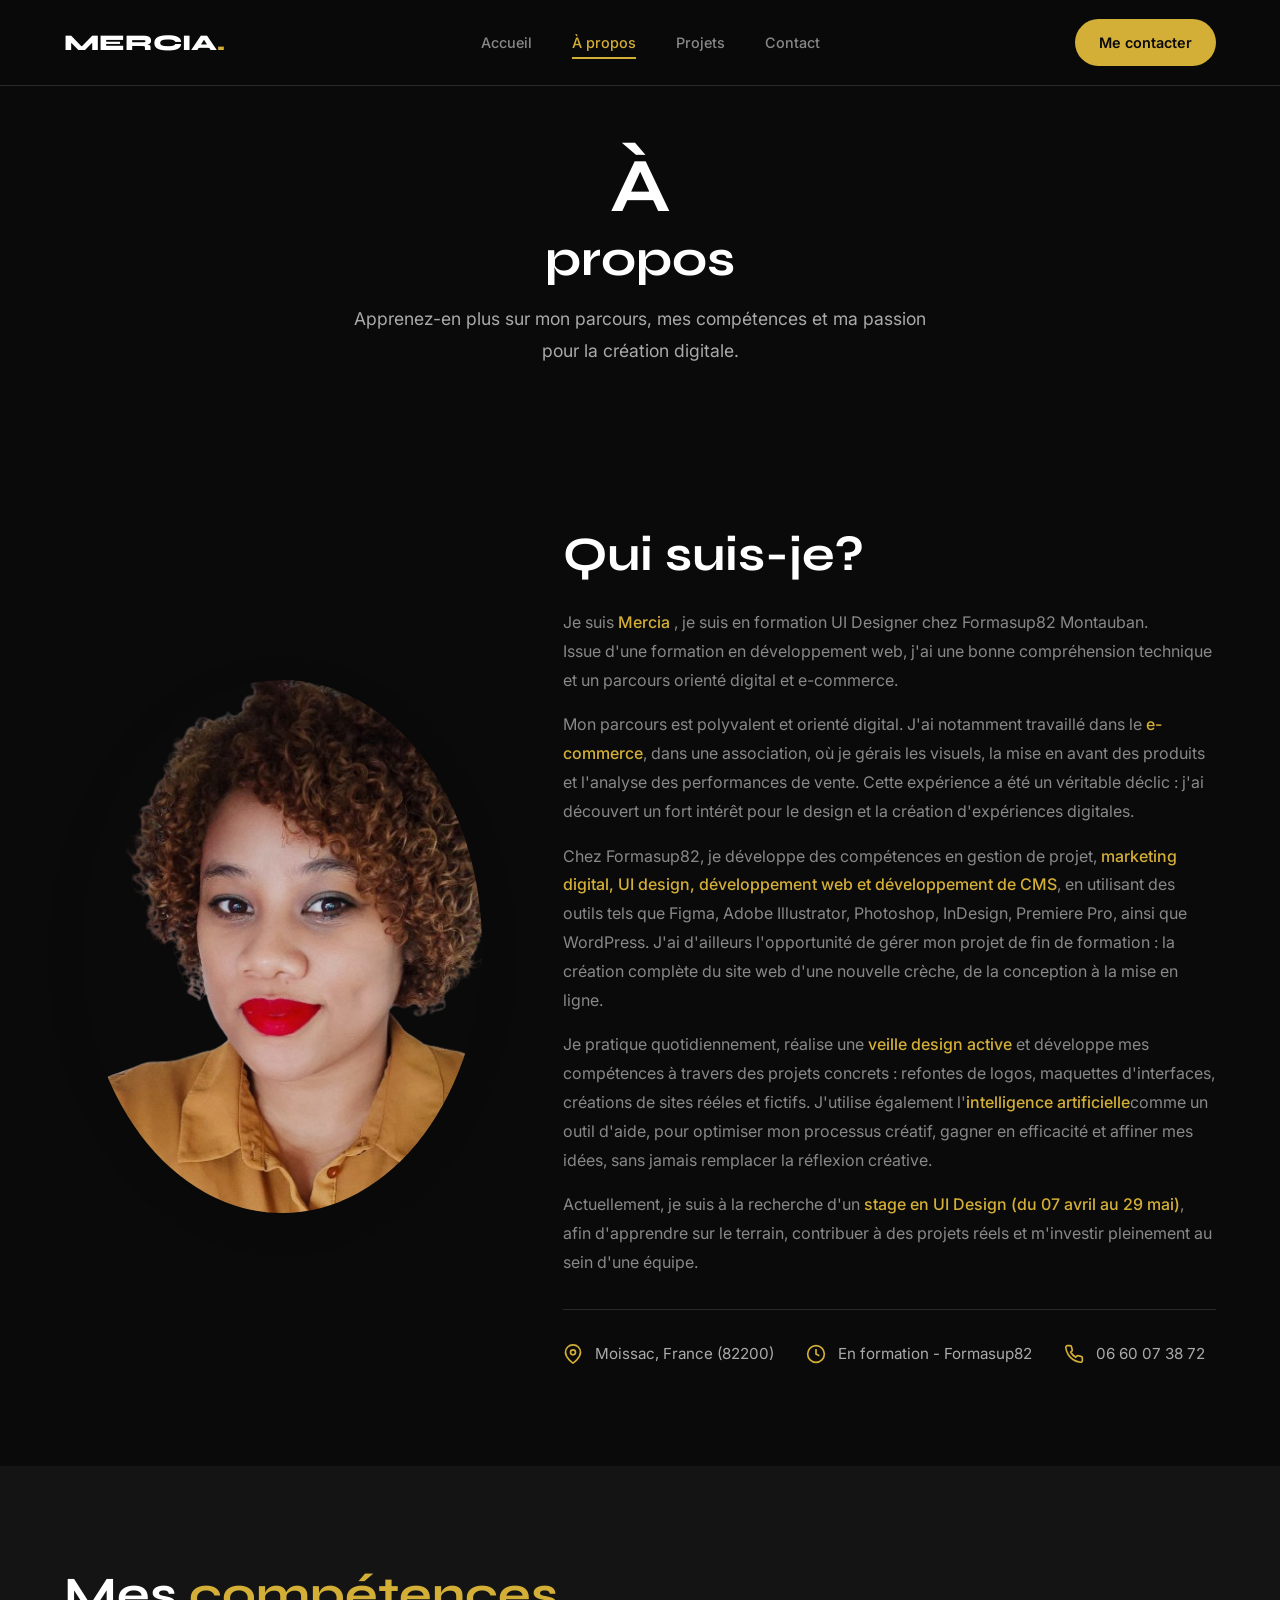
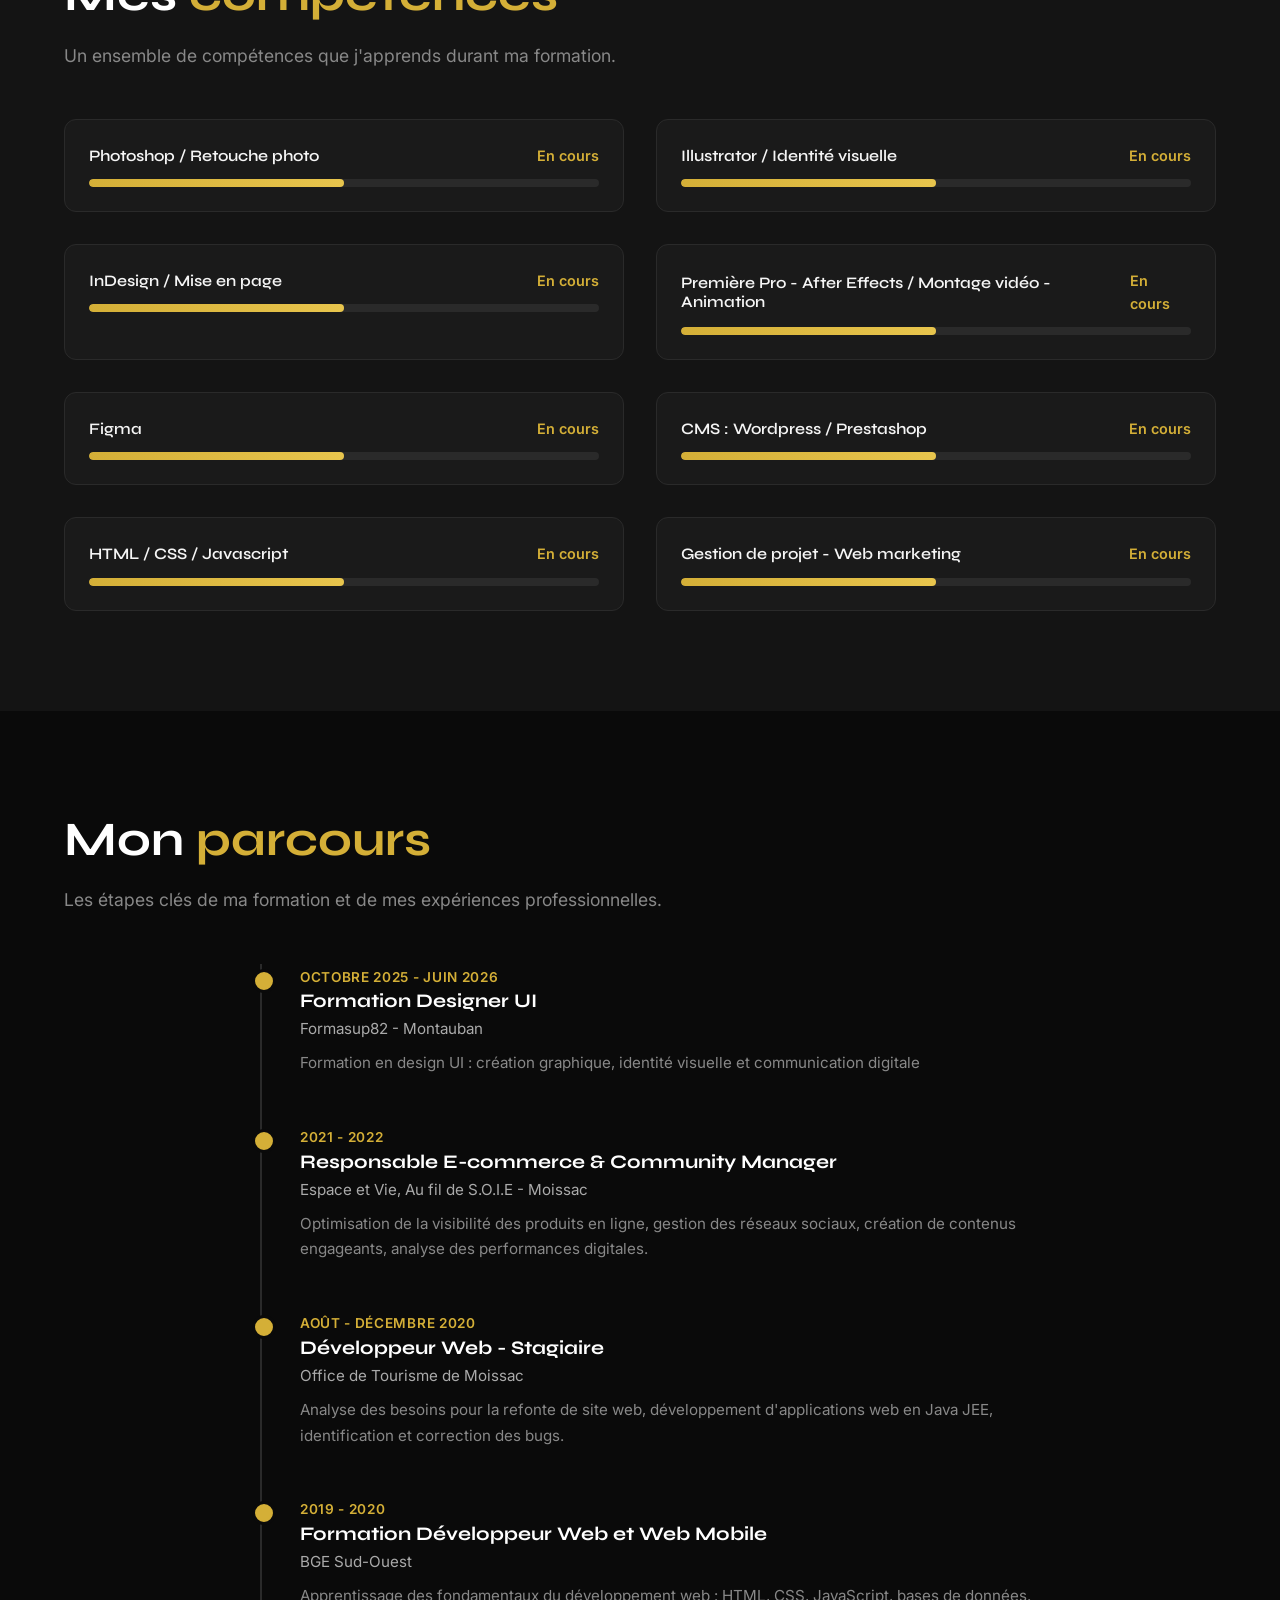
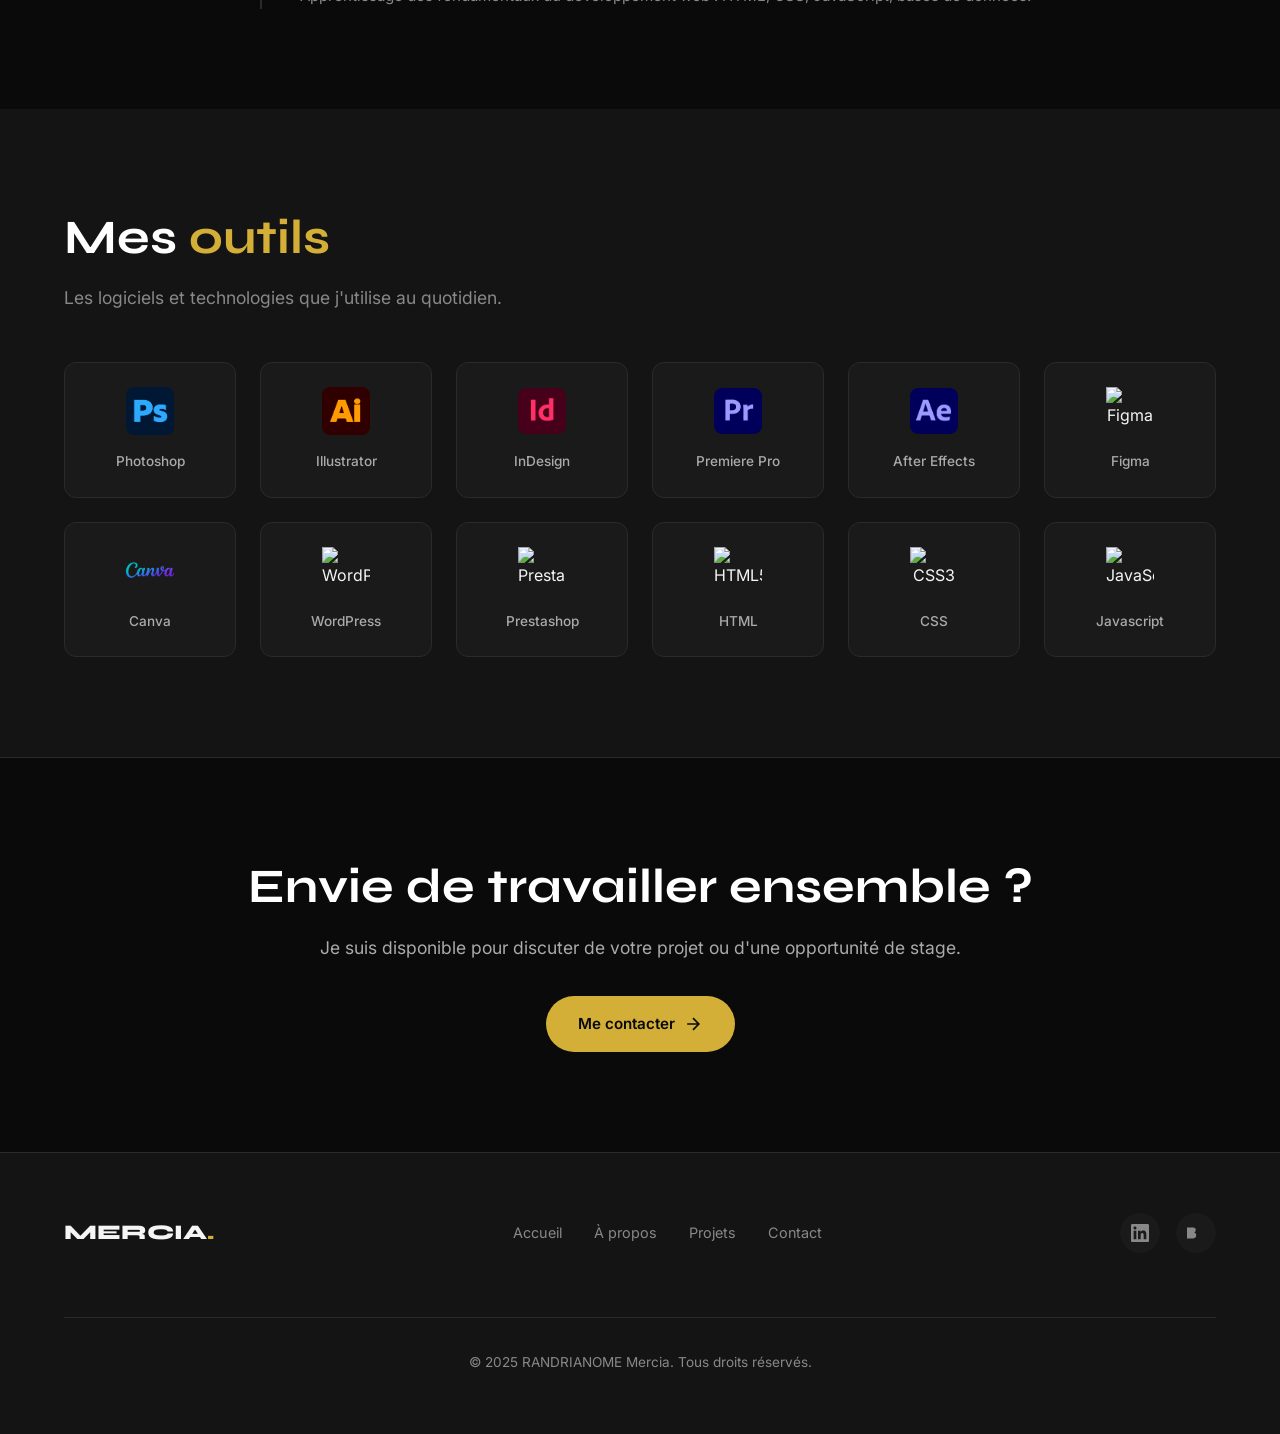
==== apropos.html @ 6efa02ed "amelioration 2.0 portfolio" ====
<!DOCTYPE html>
<html lang="fr">
<head>
    <meta charset="UTF-8">
    <meta name="viewport" content="width=device-width, initial-scale=1.0">
    <meta name="description" content="Découvrez mon parcours, mes compétences et ma passion pour le design et la création digitale.">
    <title>À propos | RANDRIANOME Mercia - Portfolio</title>
    
    <!-- CSS -->
    <link rel="stylesheet" href="css/style.css">
    <link rel="stylesheet" href="css/apropos.css">
</head>
<body>

    <!-- ══════════════════════════════════════════════════════════════════════
         NAVIGATION
    ══════════════════════════════════════════════════════════════════════ -->
    <nav class="nav">
        <a href="index.html" class="nav-logo">
            MERCIA<span>.</span>
        </a>
        
        <ul class="nav-liens">
            <li><a href="index.html">Accueil</a></li>
            <li><a href="apropos.html" class="actif">À propos</a></li>
            <li><a href="projets.html">Projets</a></li>
            <li><a href="contact.html">Contact</a></li>
        </ul>
        
        <a href="contact.html" class="nav-cta">Me contacter</a>
        
        <div class="nav-burger">
            <span></span>
            <span></span>
            <span></span>
        </div>
    </nav>


    <!-- ══════════════════════════════════════════════════════════════════════
         EN-TÊTE DE LA PAGE
    ══════════════════════════════════════════════════════════════════════ -->
    <header class="apropos-header">
        <div class="conteneur">
            <h1>À <span class="or">propos</span></h1>
            <p>
                Apprenez-en plus sur mon parcours, mes compétences 
                et ma passion pour la création digitale.
            </p>
        </div>
    </header>


    <!-- ══════════════════════════════════════════════════════════════════════
         SECTION PRÉSENTATION
         Ta photo + texte de présentation
    ══════════════════════════════════════════════════════════════════════ -->
    <section class="section">
        <div class="conteneur">
            <div class="presentation">
                
                <!-- Photo -->
                <div class="presentation-photo">
                    <!-- Remplace par ta vraie photo -->
                    <img src="assets/images/profil/profil.png" alt="RANDRIANOME Mercia">
                </div>
                
                <!-- Texte -->
                <div class="presentation-contenu">
                    <h2>Qui suis-je<span class="or">?</span></h2>
                    
                    <p>
    Je suis <span class="highlight"> Mercia </span>, 
    je suis en formation UI Designer chez Formasup82 Montauban. <br>
    Issue d'une formation en développement web, j'ai une bonne compréhension technique et un parcours orienté digital et e-commerce. 
</p>

<p>
   Mon parcours est polyvalent et orienté digital. J'ai notamment travaillé dans le <span class="highlight">e-commerce</span>, dans une association, où je gérais les visuels, la mise en avant des produits 
   et l'analyse des performances de vente. Cette expérience a été un véritable déclic : j'ai découvert un fort intérêt pour le design 
   et la création d'expériences digitales.
</p>
<p>
   Chez Formasup82, je développe des compétences en gestion de projet, <span class="highlight">marketing digital, UI design, développement web et développement de CMS</span>, 
   en utilisant des outils tels que Figma, Adobe Illustrator, Photoshop, InDesign, Premiere Pro, ainsi que WordPress. J'ai d'ailleurs 
   l'opportunité de gérer mon projet de fin de formation : 
   la création complète du site web d'une nouvelle crèche, de la conception à la mise en ligne.
</p>
<p>Je pratique quotidiennement, réalise une <span class="highlight">veille design active</span> et développe mes compétences à travers des projets concrets : 
    refontes de logos, maquettes d'interfaces, créations de sites rééles et fictifs.
    J'utilise également l'<span class="highlight">intelligence artificielle</span>comme un outil d'aide, pour optimiser mon processus créatif, 
    gagner en efficacité et affiner mes idées, sans jamais remplacer la réflexion créative.
    </p>

<p>
    Actuellement, je suis à la recherche d'un <span class="highlight">stage en UI Design (du 07 avril au 29 mai)</span>, 
    afin d'apprendre sur le terrain, contribuer à des projets réels et m'investir pleinement au sein d'une équipe.
</p>
                    
                    <!-- Infos rapides -->
                    <div class="infos-rapides">
                        <div class="info-item">
    <svg width="20" height="20" viewBox="0 0 24 24" fill="none" stroke="currentColor" stroke-width="2">
        <path d="M21 10c0 7-9 13-9 13s-9-6-9-13a9 9 0 0 1 18 0z"/>
        <circle cx="12" cy="10" r="3"/>
    </svg>
    <span>Moissac, France (82200)</span>
</div>

<div class="info-item">
    <svg width="20" height="20" viewBox="0 0 24 24" fill="none" stroke="currentColor" stroke-width="2">
        <circle cx="12" cy="12" r="10"/>
        <polyline points="12 6 12 12 16 14"/>
    </svg>
    <span>En formation - Formasup82</span>
</div>

<div class="info-item">
    <svg width="20" height="20" viewBox="0 0 24 24" fill="none" stroke="currentColor" stroke-width="2">
        <path d="M22 16.92v3a2 2 0 0 1-2.18 2 19.79 19.79 0 0 1-8.63-3.07 19.5 19.5 0 0 1-6-6 19.79 19.79 0 0 1-3.07-8.67A2 2 0 0 1 4.11 2h3a2 2 0 0 1 2 1.72 12.84 12.84 0 0 0 .7 2.81 2 2 0 0 1-.45 2.11L8.09 9.91a16 16 0 0 0 6 6l1.27-1.27a2 2 0 0 1 2.11-.45 12.84 12.84 0 0 0 2.81.7A2 2 0 0 1 22 16.92z"/>
    </svg>
    <span>06 60 07 38 72</span>
</div>
                    </div>
                    
                </div>
                
            </div>
        </div>
    </section>


    <!-- ══════════════════════════════════════════════════════════════════════
         SECTION COMPÉTENCES
         Barres de progression pour chaque compétence
    ══════════════════════════════════════════════════════════════════════ -->
    <section class="competences section">
        <div class="conteneur">
            <h2 class="section-titre">Mes <span>compétences</span></h2>
            <p class="section-soustitre">
                Un ensemble de compétences que j'apprends durant ma formation.
            </p>
            
            <div class="competences-grille">
    
    
    
    <!-- Compétence 2 -->
    <div class="competence-item">
        <div class="competence-header">
            <h4>Photoshop / Retouche photo</h4>
            <span>En cours</span>
        </div>
        <div class="competence-barre">
            <div class="competence-progression" style="width: 50%;"></div>
        </div>
    </div>
    
    <!-- Compétence 3 -->
    <div class="competence-item">
        <div class="competence-header">
            <h4>Illustrator / Identité visuelle</h4>
            <span>En cours</span>
        </div>
        <div class="competence-barre">
            <div class="competence-progression" style="width: 50%;"></div>
        </div>
    </div>
    
    <!-- Compétence 4 -->
    <div class="competence-item">
        <div class="competence-header">
            <h4>InDesign / Mise en page</h4>
            <span>En cours</span>
        </div>
        <div class="competence-barre">
            <div class="competence-progression" style="width: 50%;"></div>
        </div>
    </div>

     <!-- Compétence x -->
    <div class="competence-item">
        <div class="competence-header">
            <h4>Première Pro - After Effects / Montage vidéo - Animation</h4>
            <span>En cours</span>
        </div>
        <div class="competence-barre">
            <div class="competence-progression" style="width: 50%;"></div>
        </div>
    </div>

    <!-- Compétence 1 -->
    <div class="competence-item">
        <div class="competence-header">
            <h4>Figma</h4>
            <span>En cours</span>
        </div>
        <div class="competence-barre">
            <div class="competence-progression" style="width: 50%;"></div>
        </div>
    </div>
    
    <!-- Compétence 5 -->
     <div class="competence-item">
        <div class="competence-header">
            <h4>CMS : Wordpress / Prestashop</h4>
            <span>En cours</span>
        </div>
        <div class="competence-barre">
            <div class="competence-progression" style="width: 50%;"></div>
        </div>
    </div>
    
    
    <!-- Compétence 6 -->
    <div class="competence-item">
        <div class="competence-header">
            <h4>HTML / CSS / Javascript</h4>
            <span>En cours</span>
        </div>
        <div class="competence-barre">
            <div class="competence-progression" style="width: 50%;"></div>
        </div>
    </div>

    <!-- Compétence 7 -->
     <div class="competence-item">
        <div class="competence-header">
            <h4>Gestion de projet - Web marketing</h4>
            <span>En cours</span>
        </div>
        <div class="competence-barre">
            <div class="competence-progression" style="width: 50%;"></div>
        </div>
    </div>

    
    
</div>
        </div>
    </section>


    <!-- ══════════════════════════════════════════════════════════════════════
         SECTION PARCOURS / FORMATION
         Timeline avec tes études et expériences
    ══════════════════════════════════════════════════════════════════════ -->
    <section class="parcours section">
        <div class="conteneur">
            <h2 class="section-titre">Mon <span>parcours</span></h2>
            <p class="section-soustitre">
                Les étapes clés de ma formation et de mes expériences professionnelles.
            </p>
            
            <div class="timeline">
    
    <!-- Formation actuelle -->
    <div class="timeline-item">
        <span class="timeline-date">Octobre 2025 - Juin 2026</span>
        <h4>Formation Designer UI</h4>
        <p class="timeline-lieu">Formasup82 - Montauban</p>
        <p>
            Formation en design UI : création graphique, identité visuelle 
            et communication digitale
        </p>
    </div>
    
    <!-- Expérience E-commerce -->
    <div class="timeline-item">
        <span class="timeline-date">2021 - 2022</span>
        <h4>Responsable E-commerce & Community Manager</h4>
        <p class="timeline-lieu">Espace et Vie, Au fil de S.O.I.E - Moissac</p>
        <p>
            Optimisation de la visibilité des produits en ligne, gestion des réseaux sociaux, 
            création de contenus engageants, analyse des performances digitales.
        </p>
    </div>
    
    <!-- Stage développeur -->
    <div class="timeline-item">
        <span class="timeline-date">Août - Décembre 2020</span>
        <h4>Développeur Web - Stagiaire</h4>
        <p class="timeline-lieu">Office de Tourisme de Moissac</p>
        <p>
            Analyse des besoins pour la refonte de site web, développement 
            d'applications web en Java JEE, identification et correction des bugs.
        </p>
    </div>
    
    <!-- Formation développeur -->
    <div class="timeline-item">
        <span class="timeline-date">2019 - 2020</span>
        <h4>Formation Développeur Web et Web Mobile</h4>
        <p class="timeline-lieu">BGE Sud-Ouest</p>
        <p>
            Apprentissage des fondamentaux du développement web : HTML, CSS, 
            JavaScript, bases de données.
        </p>
    </div>
    
</div>
        </div>
    </section>


    <!-- ══════════════════════════════════════════════════════════════════════
         SECTION OUTILS
         Logiciels et technologies maîtrisés
    ══════════════════════════════════════════════════════════════════════ -->
    <section class="outils section">
        <div class="conteneur">
            <h2 class="section-titre">Mes <span>outils</span></h2>
            <p class="section-soustitre">
                Les logiciels et technologies que j'utilise au quotidien.
            </p>
            
           <div class="outils-grille">
    
    <!-- Photoshop -->
    <div class="outil-carte">
        <img src="assets/icons/photoshop.png" alt="Photoshop">
        <span>Photoshop</span>
    </div>
    
    <!-- Illustrator -->
    <div class="outil-carte">
        <img src="assets/icons/illustrator.png" alt="Illustrator">
        <span>Illustrator</span>
    </div>
    
    <!-- InDesign -->
    <div class="outil-carte">
        <img src="assets/icons/indesign.png" alt="InDesign">
        <span>InDesign</span>
    </div>

    <!-- PremierePro -->
      <div class="outil-carte">
        <img src="assets/icons/premierpro.png" alt="Premiere Pro">
        <span>Premiere Pro</span>
    </div>

    <!-- AfterEffects -->
    <div class="outil-carte">
        <img src="assets/icons/aftereffects.png" alt="AfterEffects">
        <span>After Effects</span>
    </div>
     <!-- Figma -->
    <div class="outil-carte">
        <img src="https://cdn.simpleicons.org/figma" alt="Figma">
        <span>Figma</span>
    </div>
    
    <!-- Canva -->
   <div class="outil-carte">
        <img src="assets/icons/canva.png" alt="Canva">
        <span>Canva</span>
    </div>
    
    <!-- WordPress -->
    <div class="outil-carte">
        <img src="https://cdn.simpleicons.org/wordpress" alt="WordPress">
        <span>WordPress</span>
    </div>

      <!-- Prestashop -->
    <div class="outil-carte">
        <img src="https://cdn.simpleicons.org/Prestashop" alt="Prestashop">
        <span>Prestashop</span>
    </div>
    
    <!-- HTML5 -->
    <div class="outil-carte">
        <img src="https://cdn.simpleicons.org/html5" alt="HTML5">
        <span>HTML</span>
    </div>
    
    <!-- CSS3 -->
    <div class="outil-carte">
        <img src="https://cdn.simpleicons.org/css3" alt="CSS3">
        <span>CSS</span>
    </div>
      <!-- Javascript -->
    <div class="outil-carte">
        <img src="https://cdn.simpleicons.org/Javascript" alt="JavaScript">
        <span>Javascript</span>
    </div>
    
    
    
</div>
        </div>
    </section>


    <!-- ══════════════════════════════════════════════════════════════════════
         SECTION CTA
    ══════════════════════════════════════════════════════════════════════ -->
    <section class="apropos-cta section">
        <div class="conteneur">
            <h2>Envie de travailler <span class="or">ensemble</span> ?</h2>
            <p>
                Je suis disponible pour discuter de votre projet ou d'une opportunité de stage.
            </p>
            <a href="contact.html" class="btn btn-principal">
                Me contacter
                <svg width="20" height="20" viewBox="0 0 24 24" fill="none" stroke="currentColor" stroke-width="2">
                    <path d="M5 12h14M12 5l7 7-7 7"/>
                </svg>
            </a>
        </div>
    </section>


    <!-- ══════════════════════════════════════════════════════════════════════
         FOOTER
    ══════════════════════════════════════════════════════════════════════ -->
    <footer class="footer">
        <div class="footer-contenu">
            <a href="index.html" class="footer-logo">
                MERCIA<span>.</span>
            </a>
            
            <ul class="footer-liens">
                <li><a href="index.html">Accueil</a></li>
                <li><a href="apropos.html">À propos</a></li>
                <li><a href="projets.html">Projets</a></li>
                <li><a href="contact.html">Contact</a></li>
            </ul>
            
            <div class="footer-reseaux">
                <a href="#" aria-label="LinkedIn">
                    <svg width="18" height="18" viewBox="0 0 24 24" fill="currentColor">
                        <path d="M20.447 20.452h-3.554v-5.569c0-1.328-.027-3.037-1.852-3.037-1.853 0-2.136 1.445-2.136 2.939v5.667H9.351V9h3.414v1.561h.046c.477-.9 1.637-1.85 3.37-1.85 3.601 0 4.267 2.37 4.267 5.455v6.286zM5.337 7.433c-1.144 0-2.063-.926-2.063-2.065 0-1.138.92-2.063 2.063-2.063 1.14 0 2.064.925 2.064 2.063 0 1.139-.925 2.065-2.064 2.065zm1.782 13.019H3.555V9h3.564v11.452zM22.225 0H1.771C.792 0 0 .774 0 1.729v20.542C0 23.227.792 24 1.771 24h20.451C23.2 24 24 23.227 24 22.271V1.729C24 .774 23.2 0 22.222 0h.003z"/>
                    </svg>
                </a>
                <a href="#" aria-label="Behance">
                    <svg width="18" height="18" viewBox="0 0 24 24" fill="currentColor">
                        <path d="M6.938 4.503c.702 0 1.34.06 1.92.188.577.13 1.07.33 1.485.61.41.28.733.65.96 1.12.225.47.34 1.05.34 1.73 0 .74-.17 1.36-.507 1.86-.338.5-.837.9-1.502 1.22.906.26 1.576.72 2.022 1.37.448.66.665 1.45.665 2.36 0 .75-.13 1.39-.41 1.93-.28.55-.67 1-1.16 1.35-.48.348-1.05.6-1.67.767-.61.165-1.252.254-1.91.254H0V4.51h6.938v-.007z"/>
                    </svg>
                </a>
            </div>
            
            <p class="footer-copyright">
                © 2025 RANDRIANOME Mercia. Tous droits réservés.
            </p>
        </div>
    </footer>


    <!-- JavaScript -->
    <script src="js/main.js"></script>

</body>
</html>
---- css/style.css ----
/* ══════════════════════════════════════════════════════════════════════════════
   STYLE.CSS - Styles globaux du portfolio
   RANDRIANOME Mercia
   
   Ce fichier contient TOUS les styles partagés entre les pages :
   - Variables (couleurs, polices)
   - Reset CSS
   - Navigation
   - Boutons
   - Footer
   - Responsive
══════════════════════════════════════════════════════════════════════════════ */


/* ==============================================================================
   1. IMPORT DES POLICES GOOGLE FONTS
   ==============================================================================
   
   On utilise 2 polices :
   - Syne : pour les titres (moderne, géométrique, impactante)
   - Inter : pour le texte courant (lisible, professionnelle)
   
   Ces polices sont gratuites et chargées depuis Google Fonts.
*/
@import url('https://fonts.googleapis.com/css2?family=Syne:wght@400;500;600;700;800&family=Inter:wght@300;400;500;600&display=swap');


/* ==============================================================================
   2. VARIABLES CSS (Personnalisation facile)
   ==============================================================================
   
   Les variables permettent de changer les couleurs/polices à UN SEUL endroit.
   Pour modifier une couleur sur tout le site, change juste la valeur ici.
   
   Utilisation : var(--nom-de-la-variable)
   Exemple : background-color: var(--noir-profond);
*/
:root {
    
    /* --- COULEURS PRINCIPALES --- */
    --noir-profond: #0a0a0a;      /* Fond principal (presque noir) */
    --noir-secondaire: #141414;    /* Fond des sections alternées */
    --gris-fonce: #1a1a1a;         /* Fond des cartes */
    --gris-bordure: #2a2a2a;       /* Couleur des bordures */
    
    /* --- COULEURS DE TEXTE --- */
    --blanc: #f5f5f5;              /* Texte principal */
    --blanc-pur: #ffffff;          /* Titres */
    --gris-texte: #888888;         /* Texte secondaire (paragraphes) */
    --gris-clair: #aaaaaa;         /* Texte léger */
    
    /* --- COULEUR D'ACCENT (OR) --- */
    --or: #d4af37;                 /* Couleur principale d'accent */
    --or-clair: #e8c54d;           /* Or au survol (hover) */
    --or-fonce: #b8962e;           /* Or foncé si besoin */
    
    /* --- POLICES --- */
    --font-titre: 'Syne', sans-serif;
    --font-corps: 'Inter', sans-serif;
    
    /* --- TRANSITIONS (animations fluides) --- */
    --transition-rapide: 0.3s ease;
    --transition-moyenne: 0.5s ease;
    
    /* --- OMBRES --- */
    --ombre-carte: 0 4px 20px rgba(0, 0, 0, 0.3);
    --ombre-or: 0 4px 20px rgba(212, 175, 55, 0.3);
    
    /* --- ESPACEMENTS --- */
    --padding-page: 5%;            /* Marge gauche/droite des pages */
}


/* ==============================================================================
   3. RESET CSS (Remise à zéro des styles par défaut)
   ==============================================================================
   
   Les navigateurs appliquent des styles par défaut (marges, padding...).
   Le reset permet de partir sur une base propre et identique partout.
*/

/* Applique box-sizing à tous les éléments */
* {
    margin: 0;
    padding: 0;
    box-sizing: border-box;  /* Les padding/border sont inclus dans la largeur */
}

/* Défilement fluide quand on clique sur un lien ancre (#section) */
html {
    scroll-behavior: smooth;
}

/* Styles de base du body */
body {
    font-family: var(--font-corps);
    background-color: var(--noir-profond);
    color: var(--blanc);
    line-height: 1.6;                    /* Hauteur de ligne pour lisibilité */
    overflow-x: hidden;                  /* Pas de scroll horizontal */
}

/* Personnalisation de la sélection de texte */
::selection {
    background-color: var(--or);
    color: var(--noir-profond);
}


/* ==============================================================================
   4. ÉLÉMENTS DE BASE (liens, images, titres, paragraphes)
   ==============================================================================
*/

/* --- LIENS --- */
a {
    text-decoration: none;           /* Pas de soulignement */
    color: inherit;                  /* Hérite la couleur du parent */
    transition: var(--transition-rapide);
}

/* --- IMAGES --- */
img {
    max-width: 100%;                 /* Ne dépasse jamais son conteneur */
    height: auto;
    display: block;                  /* Évite l'espace sous les images */
}

/* --- TITRES --- */
h1, h2, h3, h4, h5, h6 {
    font-family: var(--font-titre);
    font-weight: 700;
    line-height: 1.2;
    color: var(--blanc-pur);
}

.hero-note {
    font-size: 0.85em;
    opacity: 0.7;
}


/* Tailles des titres (responsive avec clamp) */
/* clamp(min, preferred, max) = taille minimum, idéale, maximum */
h1 { font-size: clamp(2.5rem, 6vw, 5rem); }
h1 span { display: block;
  font-size: 0.65em;
  line-height: 1.1; }
h2 { font-size: clamp(2rem, 4vw, 3rem); }
h3 { font-size: clamp(1.3rem, 2.5vw, 1.8rem); }

/* --- PARAGRAPHES --- */
p {
    color: var(--gris-texte);
    font-size: 1rem;
    line-height: 1.8;
}


/* ==============================================================================
   5. NAVIGATION
   ==============================================================================
   
   La navigation est fixée en haut de l'écran (position: fixed).
   Elle reste visible quand on scroll.
*/

.nav {
    /* Positionnement fixe en haut */
    position: fixed;
    top: 0;
    left: 0;
    right: 0;
    z-index: 1000;                   /* Au-dessus de tout le contenu */
    
    /* Disposition des éléments */
    display: flex;
    justify-content: space-between;  /* Logo à gauche, liens à droite */
    align-items: center;             /* Centré verticalement */
    padding: 1.2rem var(--padding-page);
    
    /* Fond semi-transparent avec flou */
    background-color: rgba(10, 10, 10, 0.85);
    backdrop-filter: blur(20px);     /* Effet de flou (style moderne) */
    border-bottom: 1px solid var(--gris-bordure);
}

/* --- LOGO --- */
.nav-logo {
    font-family: var(--font-titre);
    font-size: 1.4rem;
    font-weight: 800;
    color: var(--blanc-pur);
}

/* Le point après "MERCIA" est en or */
.nav-logo span {
    color: var(--or);
}

/* --- LIENS DE NAVIGATION --- */
.nav-liens {
    display: flex;
    gap: 2.5rem;                     /* Espace entre les liens */
    list-style: none;                /* Pas de puces */
}

.nav-liens a {
    font-size: 0.9rem;
    font-weight: 500;
    color: var(--gris-texte);
    position: relative;              /* Pour l'animation du soulignement */
    padding: 0.5rem 0;
}

/* Soulignement animé au survol */
.nav-liens a::after {
    content: '';
    position: absolute;
    bottom: 0;
    left: 0;
    width: 0;                        /* Invisible par défaut */
    height: 2px;
    background-color: var(--or);
    transition: var(--transition-rapide);
}

/* Au survol : texte blanc + soulignement visible */
.nav-liens a:hover {
    color: var(--blanc-pur);
}

.nav-liens a:hover::after {
    width: 100%;                     /* Le soulignement apparaît */
}

/* Lien de la page actuelle (classe "actif") */
.nav-liens a.actif {
    color: var(--or);
}

.nav-liens a.actif::after {
    width: 100%;
}

/* --- BOUTON "ME CONTACTER" --- */
.nav-cta {
    background-color: var(--or);
    color: var(--noir-profond);
    padding: 0.75rem 1.5rem;
    border-radius: 50px;             /* Bouton arrondi */
    font-size: 0.9rem;
    font-weight: 600;
}

.nav-cta:hover {
    background-color: var(--or-clair);
    box-shadow: var(--ombre-or);
    transform: translateY(-2px);     /* Légère élévation */
}

/* --- MENU BURGER (mobile) --- */
/* Caché par défaut, visible uniquement sur mobile */
.nav-burger {
    display: none;
    flex-direction: column;
    gap: 5px;
    cursor: pointer;
}

.nav-burger span {
    width: 25px;
    height: 2px;
    background-color: var(--blanc);
    transition: var(--transition-rapide);
}


/* ==============================================================================
   6. BOUTONS RÉUTILISABLES
   ==============================================================================
   
   Classes à combiner : .btn + .btn-principal OU .btn + .btn-secondaire
   Exemple : <a href="#" class="btn btn-principal">Cliquez ici</a>
*/

/* Style de base pour tous les boutons */
.btn {
    display: inline-flex;
    align-items: center;
    gap: 0.5rem;                     /* Espace entre texte et icône */
    padding: 1rem 2rem;
    border-radius: 50px;
    font-family: var(--font-corps);
    font-size: 0.95rem;
    font-weight: 600;
    cursor: pointer;
    border: none;
    transition: var(--transition-rapide);
}

/* Bouton principal (fond or) */
.btn-principal {
    background-color: var(--or);
    color: var(--noir-profond);
}

.btn-principal:hover {
    background-color: var(--or-clair);
    box-shadow: var(--ombre-or);
    transform: translateY(-3px);
}

/* Bouton secondaire (contour) */
.btn-secondaire {
    background-color: transparent;
    color: var(--blanc);
    border: 1px solid var(--gris-bordure);
}

.btn-secondaire:hover {
    border-color: var(--or);
    color: var(--or);
}


/* ==============================================================================
   7. SECTIONS (styles communs)
   ==============================================================================
*/

section {
    padding: 100px var(--padding-page);
}

/* Titre de section avec mot en or */
.section-titre {
    margin-bottom: 1rem;
}

.section-titre span {
    color: var(--or);
}

/* Sous-titre de section */
.section-soustitre {
    color: var(--gris-texte);
    font-size: 1.1rem;
    max-width: 600px;
    margin-bottom: 3rem;
}

/* Conteneur pour centrer le contenu */
.conteneur {
    max-width: 1400px;
    margin: 0 auto;
}


/* ==============================================================================
   8. FOOTER (pied de page)
   ==============================================================================
*/

.footer {
    background-color: var(--noir-secondaire);
    border-top: 1px solid var(--gris-bordure);
    padding: 60px var(--padding-page);
}

.footer-contenu {
    display: flex;
    justify-content: space-between;
    align-items: center;
    flex-wrap: wrap;                 /* Passe en colonne si pas assez de place */
    gap: 2rem;
}

/* Logo du footer */
.footer-logo {
    font-family: var(--font-titre);
    font-size: 1.3rem;
    font-weight: 800;
}

.footer-logo span {
    color: var(--or);
}

/* Liens du footer */
.footer-liens {
    display: flex;
    gap: 2rem;
    list-style: none;
}

.footer-liens a {
    color: var(--gris-texte);
    font-size: 0.9rem;
}

.footer-liens a:hover {
    color: var(--or);
}

/* Icônes réseaux sociaux */
.footer-reseaux {
    display: flex;
    gap: 1rem;
}

.footer-reseaux a {
    width: 40px;
    height: 40px;
    display: flex;
    align-items: center;
    justify-content: center;
    background-color: var(--gris-fonce);
    border-radius: 50%;
    color: var(--gris-texte);
}

.footer-reseaux a:hover {
    background-color: var(--or);
    color: var(--noir-profond);
}

/* Copyright */
.footer-copyright {
    width: 100%;
    text-align: center;
    padding-top: 2rem;
    margin-top: 2rem;
    border-top: 1px solid var(--gris-bordure);
    color: var(--gris-texte);
    font-size: 0.85rem;
}


/* ==============================================================================
   9. ANIMATIONS
   ==============================================================================
*/

/* Animation d'apparition (utilisée pour le hero) */
@keyframes apparition {
    from {
        opacity: 0;
        transform: translateY(30px);
    }
    to {
        opacity: 1;
        transform: translateY(0);
    }
}

/* Animation de pulsation (pour les points décoratifs) */
@keyframes pulse {
    0%, 100% { opacity: 1; }
    50% { opacity: 0.5; }
}


/* ==============================================================================
   10. RESPONSIVE (adaptation mobile/tablette)
   ==============================================================================
   
   @media permet d'appliquer des styles selon la taille d'écran.
   max-width: 768px = écrans de 768px de large ou moins (mobiles)
*/

/* --- TABLETTE (1024px et moins) --- */
@media screen and (max-width: 1024px) {
    :root {
        --padding-page: 4%;
    }
    
    .nav-liens {
        gap: 1.5rem;
    }
}

/* --- MOBILE (768px et moins) --- */
@media screen and (max-width: 768px) {
    :root {
        --padding-page: 20px;
    }
    
    /* Affiche le menu burger */
    .nav-burger {
        display: flex;
    }
    
    /* Menu mobile (caché par défaut, à droite de l'écran) */
    .nav-liens {
        position: fixed;
        top: 0;
        right: -100%;                /* Caché hors écran */
        width: 70%;
        height: 100vh;
        flex-direction: column;
        justify-content: center;
        align-items: center;
        background-color: var(--noir-secondaire);
        transition: var(--transition-moyenne);
    }
    
    /* Menu visible quand la classe "actif" est ajoutée (via JavaScript) */
    .nav-liens.actif {
        right: 0;
    }
    
    .nav-liens a {
        font-size: 1.2rem;
    }
    
    /* Cache le bouton CTA sur mobile */
    .nav-cta {
        display: none;
    }
    
    /* Réduction du padding des sections */
    section {
        padding: 60px var(--padding-page);
    }
    
    /* Footer en colonne */
    .footer-contenu {
        flex-direction: column;
        text-align: center;
    }
    
    .footer-liens {
        flex-wrap: wrap;
        justify-content: center;
    }
}
---- css/apropos.css ----
/* ══════════════════════════════════════════════════════════════════════════════
   APROPOS.CSS - Styles de la page À propos
   
   Ce fichier contient :
   - En-tête de la page
   - Section présentation (photo + texte)
   - Section compétences
   - Section parcours
   - Section outils
   - Responsive
══════════════════════════════════════════════════════════════════════════════ */


/* ==============================================================================
   1. EN-TÊTE DE LA PAGE
   ==============================================================================
*/

.apropos-header {
    padding-top: 140px;
    padding-bottom: 60px;
    text-align: center;
}

.apropos-header h1 {
    margin-bottom: 1rem;
}

.apropos-header p {
    font-size: 1.1rem;
    color: var(--gris-clair);
    max-width: 600px;
    margin: 0 auto;
}


/* ==============================================================================
   2. SECTION PRÉSENTATION (Photo + Texte)
   ==============================================================================
   
   Layout en 2 colonnes : photo à gauche, texte à droite.
*/

.presentation {
    display: grid;
    grid-template-columns: 1fr 1.5fr;          /* Photo plus petite que le texte */
    gap: 4rem;
    align-items: center;
}
    
/* --- Photo de profil ovale --- */
.presentation-photo {
    position: relative;
    display: flex;
    justify-content: center;
    align-items: center;
}

.presentation-photo img {
    width: 100%;
    max-width: 400px;                          /* Limite la taille maximale */
    border-radius: 50%;                        /* Forme ovale */
    aspect-ratio: 3/4;                         /* Format portrait ovale */
    object-fit: cover;                         /* Remplit le cadre */
    object-position: center top;               /* Centre sur le visage */
    box-shadow: 0 10px 40px rgba(0,0,0,0.1);  /* Ombre douce (optionnel) */
}

/* --- Contenu texte --- */
.presentation-contenu h2 {
    margin-bottom: 1.5rem;
}

.presentation-contenu p {
    margin-bottom: 1rem;
    font-size: 1rem;
    line-height: 1.8;
}

/* --- Responsive --- */
@media (max-width: 768px) {
    .presentation-photo img {
        max-width: 300px;                      /* Plus petit sur mobile */
    }
}



/* --- Contenu texte --- */
.presentation-contenu h2 {
    margin-bottom: 1.5rem;
}

.presentation-contenu p {
    margin-bottom: 1rem;
    font-size: 1rem;
    line-height: 1.8;
}

/* Texte mis en avant */
.presentation-contenu .highlight {
    color: var(--or);
    font-weight: 500;
}

/* Infos rapides (localisation, disponibilité) */
.infos-rapides {
    display: flex;
    flex-wrap: wrap;
    gap: 2rem;
    margin-top: 2rem;
    padding-top: 2rem;
    border-top: 1px solid var(--gris-bordure);
}

.info-item {
    display: flex;
    align-items: center;
    gap: 0.75rem;
}

.info-item svg {
    color: var(--or);
    flex-shrink: 0;
}

.info-item span {
    color: var(--gris-clair);
    font-size: 0.95rem;
}


/* ==============================================================================
   3. SECTION COMPÉTENCES
   ==============================================================================
   
   Grille de compétences avec barres de progression.
*/

.competences {
    background-color: var(--noir-secondaire);
}

.competences-grille {
    display: grid;
    grid-template-columns: repeat(2, 1fr);
    gap: 2rem;
}

/* --- Carte compétence --- */
.competence-item {
    background-color: var(--gris-fonce);
    border: 1px solid var(--gris-bordure);
    border-radius: 12px;
    padding: 1.5rem;
}

.competence-header {
    display: flex;
    justify-content: space-between;
    align-items: center;
    margin-bottom: 0.75rem;
}

.competence-header h4 {
    font-size: 1rem;
    font-weight: 600;
    color: var(--blanc);
}

.competence-header span {
    color: var(--or);
    font-size: 0.9rem;
    font-weight: 600;
}

/* Barre de progression */
.competence-barre {
    height: 8px;
    background-color: var(--gris-bordure);
    border-radius: 4px;
    overflow: hidden;
}

.competence-progression {
    height: 100%;
    background: linear-gradient(90deg, var(--or), var(--or-clair));
    border-radius: 4px;
    transition: width 1s ease;
}


/* ==============================================================================
   4. SECTION PARCOURS / FORMATION
   ==============================================================================
   
   Timeline verticale avec dates et descriptions.
*/

.parcours {
    background-color: var(--noir-profond);
}

.timeline {
    position: relative;
    max-width: 800px;
    margin: 0 auto;
}

/* Ligne verticale */
.timeline::before {
    content: '';
    position: absolute;
    top: 0;
    left: 20px;
    width: 2px;
    height: 100%;
    background-color: var(--gris-bordure);
}

/* --- Élément de la timeline --- */
.timeline-item {
    position: relative;
    padding-left: 60px;
    padding-bottom: 3rem;
}

.timeline-item:last-child {
    padding-bottom: 0;
}

/* Point sur la timeline */
.timeline-item::before {
    content: '';
    position: absolute;
    left: 12px;
    top: 5px;
    width: 18px;
    height: 18px;
    background-color: var(--or);
    border-radius: 50%;
    border: 3px solid var(--noir-profond);
}

/* Date */
.timeline-date {
    color: var(--or);
    font-size: 0.85rem;
    font-weight: 600;
    text-transform: uppercase;
    letter-spacing: 0.05em;
    margin-bottom: 0.5rem;
}

/* Titre */
.timeline-item h4 {
    font-size: 1.2rem;
    margin-bottom: 0.25rem;
    color: var(--blanc-pur);
}

/* Lieu / École */
.timeline-lieu {
    color: var(--gris-clair);
    font-size: 0.95rem;
    margin-bottom: 0.5rem;
}

/* Description */
.timeline-item p {
    font-size: 0.95rem;
    line-height: 1.7;
}


/* ==============================================================================
   5. SECTION OUTILS
   ==============================================================================
   
   Grille d'icônes des logiciels maîtrisés.
*/

.outils {
    background-color: var(--noir-secondaire);
}

.outils-grille {
    display: grid;
    grid-template-columns: repeat(6, 1fr);
    gap: 1.5rem;
}

/* --- Carte outil --- */
.outil-carte {
    background-color: var(--gris-fonce);
    border: 1px solid var(--gris-bordure);
    border-radius: 12px;
    padding: 1.5rem 1rem;
    text-align: center;
    transition: var(--transition-rapide);
}

.outil-carte:hover {
    border-color: var(--or);
    transform: translateY(-5px);
}

.outil-carte img {
    width: 48px;
    height: 48px;
    margin: 0 auto 1rem;
    object-fit: contain;
}

/* Si pas d'image, icône SVG */
.outil-carte svg {
    width: 48px;
    height: 48px;
    margin: 0 auto 1rem;
    color: var(--or);
}

.outil-carte span {
    display: block;
    font-size: 0.85rem;
    color: var(--gris-clair);
    font-weight: 500;
}


/* ==============================================================================
   6. SECTION CTA
   ==============================================================================
*/

.apropos-cta {
    text-align: center;
    background-color: var(--noir-profond);
    border-top: 1px solid var(--gris-bordure);
}

.apropos-cta h2 {
    margin-bottom: 1rem;
}

.apropos-cta p {
    margin-bottom: 2rem;
    color: var(--gris-clair);
    font-size: 1.1rem;
}


/* ==============================================================================
   7. RESPONSIVE
   ==============================================================================
*/

/* --- TABLETTE --- */
@media screen and (max-width: 1024px) {
    
    .presentation {
        gap: 3rem;
    }
    
    .outils-grille {
        grid-template-columns: repeat(4, 1fr);
    }
}

/* --- MOBILE --- */
@media screen and (max-width: 768px) {
    
    .apropos-header {
        padding-top: 120px;
        padding-bottom: 40px;
    }
    
    /* Présentation en colonne */
    .presentation {
        grid-template-columns: 1fr;
        gap: 2rem;
    }
    
    .presentation-photo {
        max-width: 300px;
        margin: 0 auto;
    }
    
    .presentation-photo::before {
        top: 15px;
        left: 15px;
        right: -15px;
        bottom: -15px;
    }
    
    /* Compétences en 1 colonne */
    .competences-grille {
        grid-template-columns: 1fr;
    }
    
    /* Outils en 3 colonnes */
    .outils-grille {
        grid-template-columns: repeat(3, 1fr);
        gap: 1rem;
    }
    
    .outil-carte {
        padding: 1rem 0.5rem;
    }
    
    .outil-carte img,
    .outil-carte svg {
        width: 36px;
        height: 36px;
    }
    
    .outil-carte span {
        font-size: 0.75rem;
    }
    
    /* Infos rapides en colonne */
    .infos-rapides {
        flex-direction: column;
        gap: 1rem;
    }
}
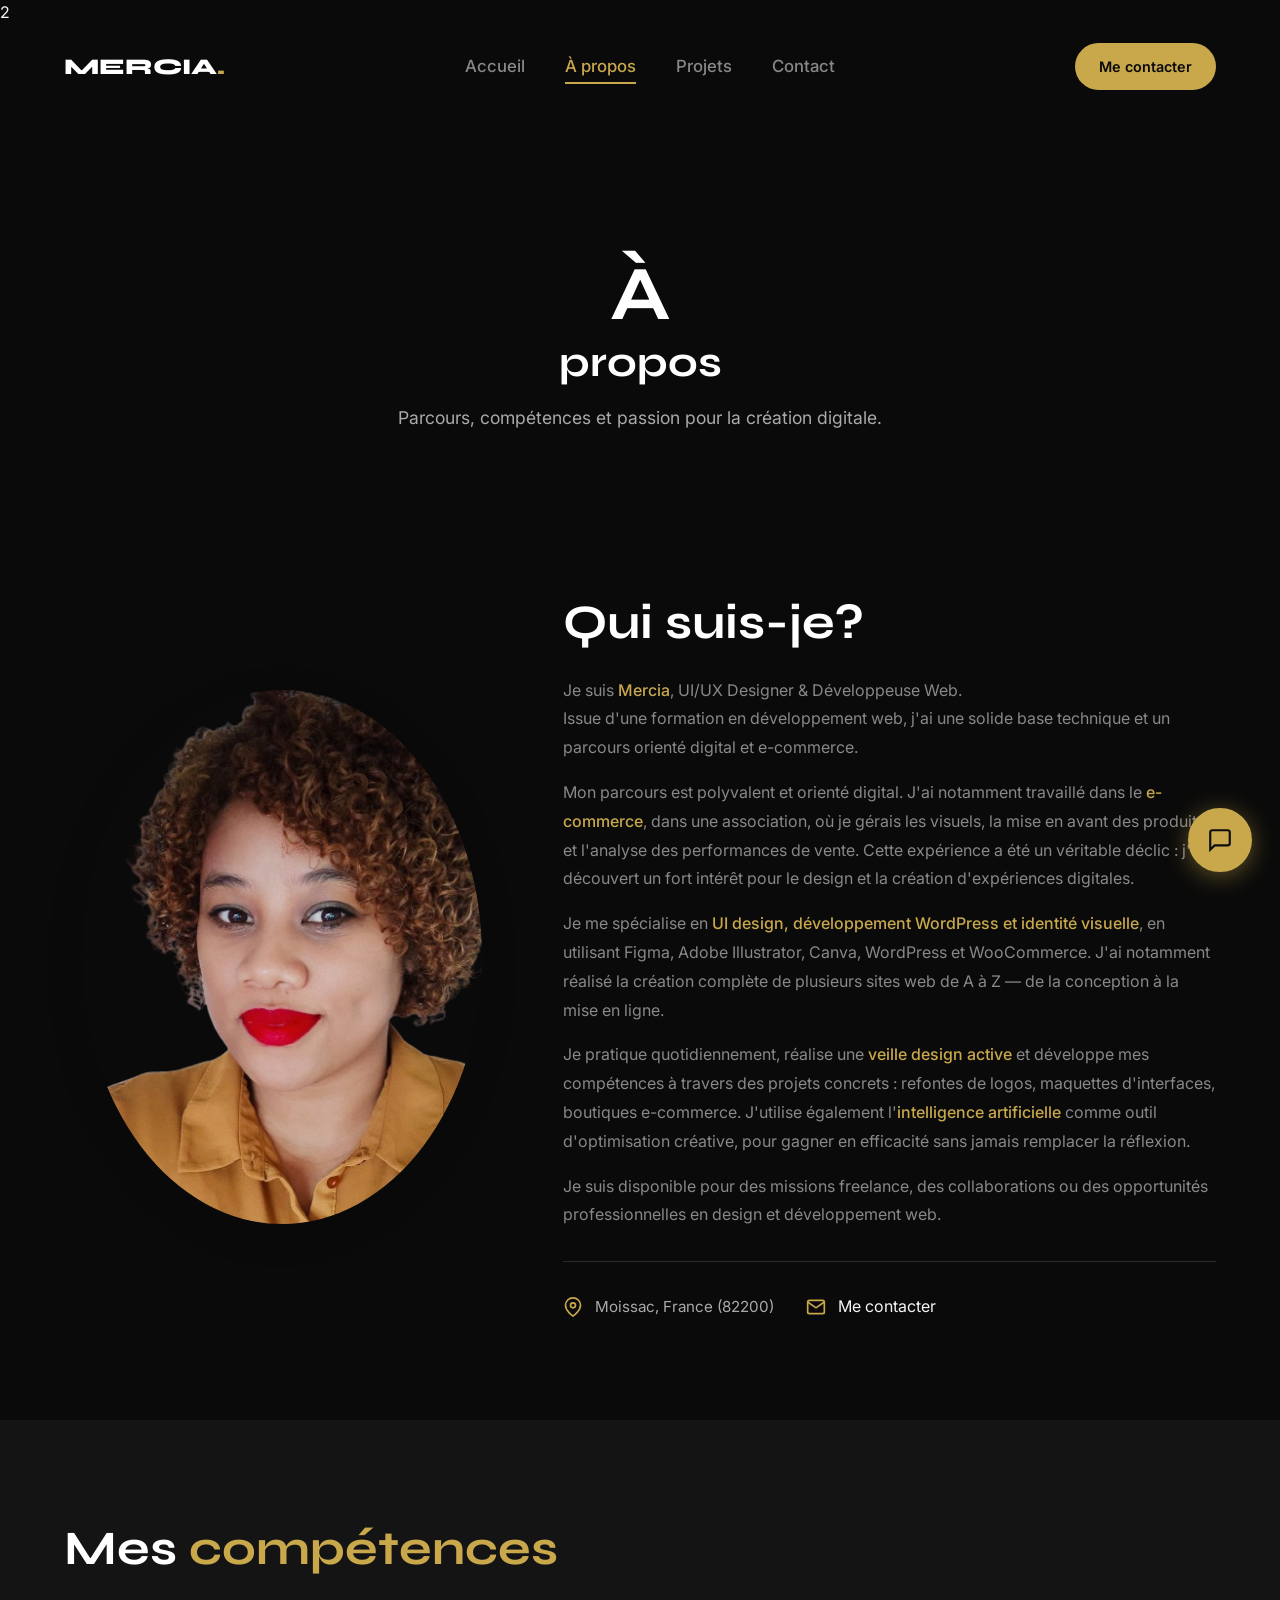
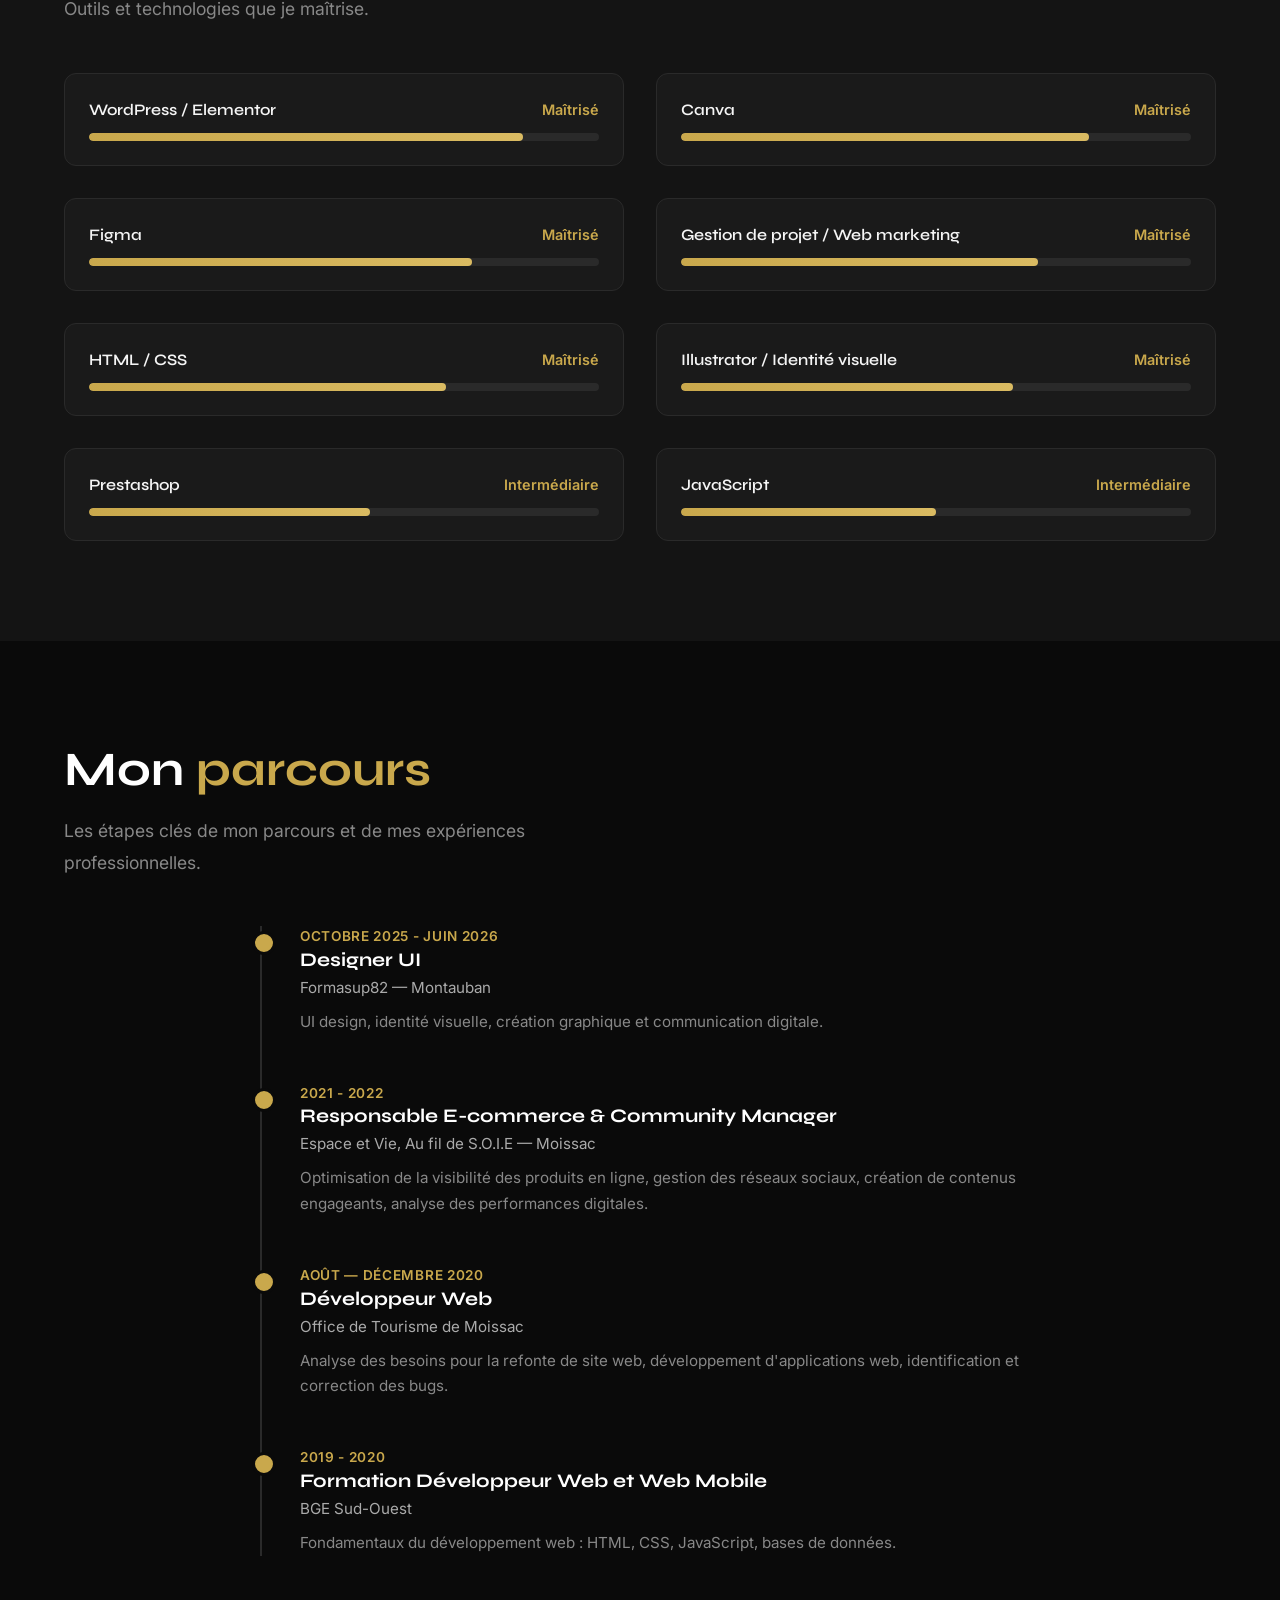
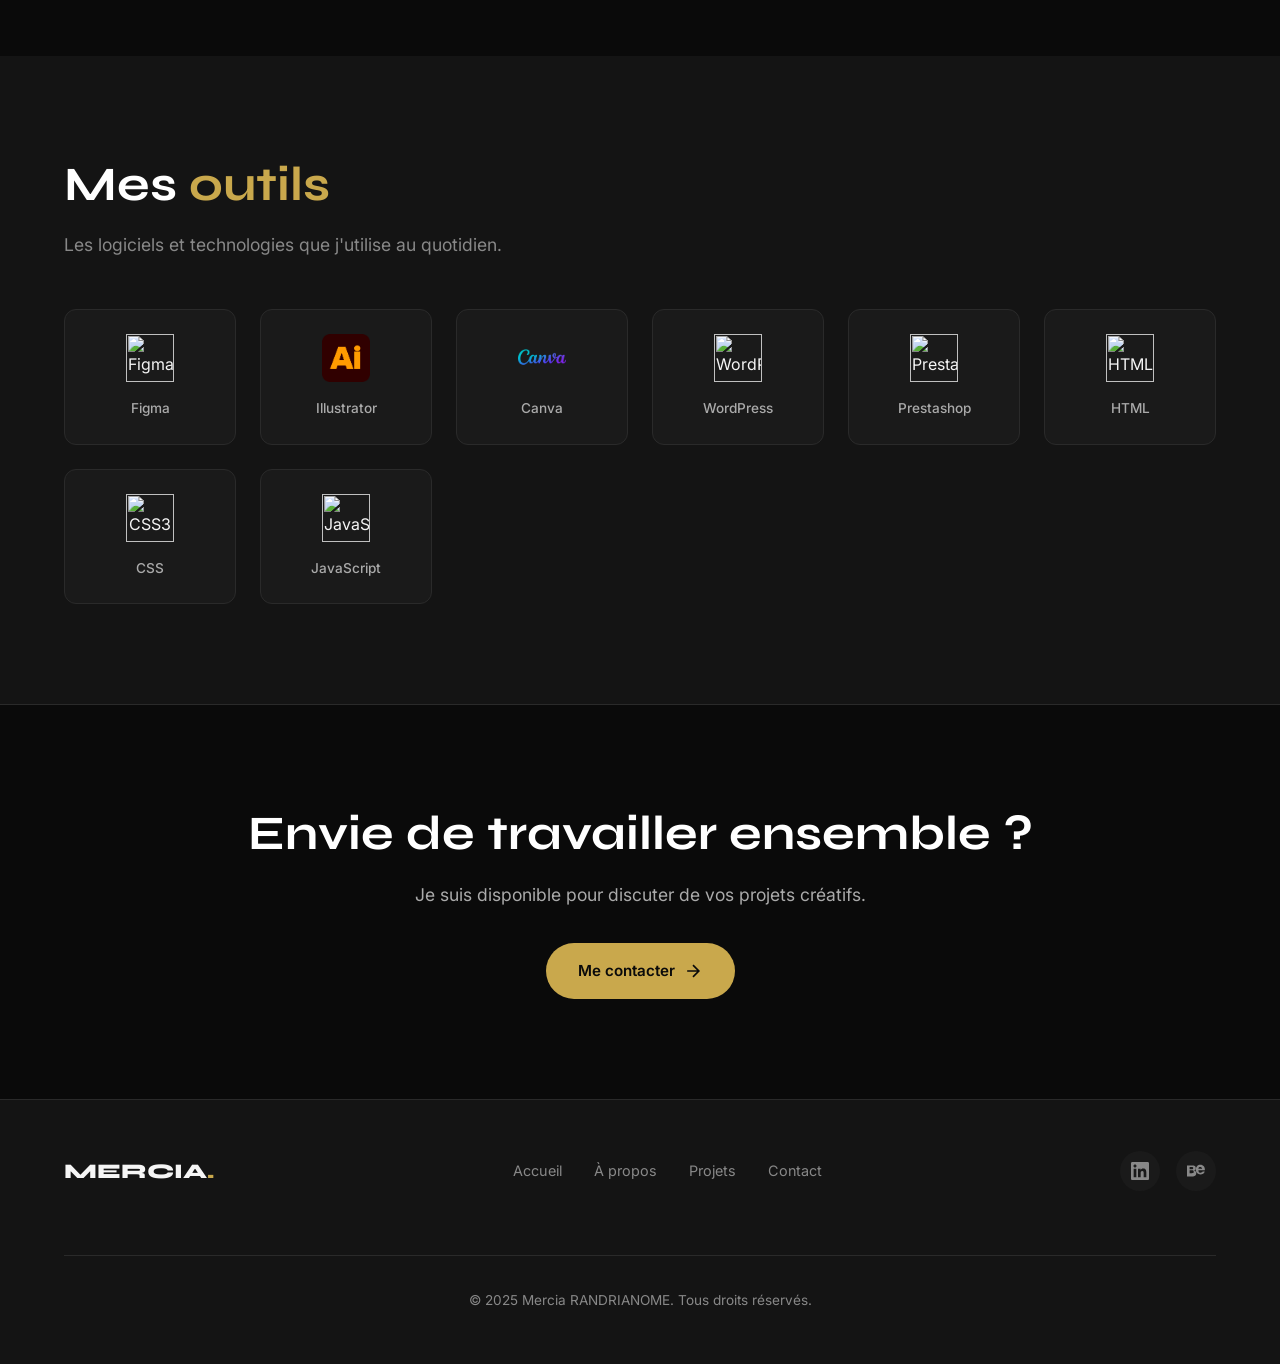
==== commit a33d8673: "Ajout fichiers manquants + vidéo Avatar - Nouveaux : chatbot.css/js, skillsbgc.css/js, skillsbgc.htm" ====
--- a/apropos.html
+++ b/apropos.html
@@ -1,34 +1,25 @@
-<!DOCTYPE html>
+2<!DOCTYPE html>
 <html lang="fr">
 <head>
     <meta charset="UTF-8">
     <meta name="viewport" content="width=device-width, initial-scale=1.0">
     <meta name="description" content="Découvrez mon parcours, mes compétences et ma passion pour le design et la création digitale.">
-    <title>À propos | RANDRIANOME Mercia - Portfolio</title>
-    
-    <!-- CSS -->
+    <title>À propos | Mercia RANDRIANOME — UI Designer & Développeuse Web</title>
     <link rel="stylesheet" href="css/style.css">
     <link rel="stylesheet" href="css/apropos.css">
+    <link rel="stylesheet" href="css/chatbot.css">
 </head>
 <body>
 
-    <!-- ══════════════════════════════════════════════════════════════════════
-         NAVIGATION
-    ══════════════════════════════════════════════════════════════════════ -->
     <nav class="nav">
-        <a href="index.html" class="nav-logo">
-            MERCIA<span>.</span>
-        </a>
-        
+        <a href="index.html" class="nav-logo">MERCIA<span>.</span></a>
         <ul class="nav-liens">
             <li><a href="index.html">Accueil</a></li>
             <li><a href="apropos.html" class="actif">À propos</a></li>
             <li><a href="projets.html">Projets</a></li>
             <li><a href="contact.html">Contact</a></li>
         </ul>
-        
         <a href="contact.html" class="nav-cta">Me contacter</a>
-        
         <div class="nav-burger">
             <span></span>
             <span></span>
@@ -36,372 +27,266 @@
         </div>
     </nav>
 
-
-    <!-- ══════════════════════════════════════════════════════════════════════
-         EN-TÊTE DE LA PAGE
-    ══════════════════════════════════════════════════════════════════════ -->
     <header class="apropos-header">
         <div class="conteneur">
             <h1>À <span class="or">propos</span></h1>
-            <p>
-                Apprenez-en plus sur mon parcours, mes compétences 
-                et ma passion pour la création digitale.
-            </p>
+            <p>Parcours, compétences et passion pour la création digitale.</p>
         </div>
     </header>
 
-
-    <!-- ══════════════════════════════════════════════════════════════════════
-         SECTION PRÉSENTATION
-         Ta photo + texte de présentation
-    ══════════════════════════════════════════════════════════════════════ -->
+    <!-- PRÉSENTATION -->
     <section class="section">
         <div class="conteneur">
             <div class="presentation">
-                
-                <!-- Photo -->
+
                 <div class="presentation-photo">
-                    <!-- Remplace par ta vraie photo -->
-                    <img src="assets/images/profil/profil.png" alt="RANDRIANOME Mercia">
-                </div>
-                
-                <!-- Texte -->
+                    <img src="assets/images/profil/profil.png" alt="Mercia RANDRIANOME">
+                </div>
+
                 <div class="presentation-contenu">
                     <h2>Qui suis-je<span class="or">?</span></h2>
-                    
+
                     <p>
-    Je suis <span class="highlight"> Mercia </span>, 
-    je suis en formation UI Designer chez Formasup82 Montauban. <br>
-    Issue d'une formation en développement web, j'ai une bonne compréhension technique et un parcours orienté digital et e-commerce. 
-</p>
-
-<p>
-   Mon parcours est polyvalent et orienté digital. J'ai notamment travaillé dans le <span class="highlight">e-commerce</span>, dans une association, où je gérais les visuels, la mise en avant des produits 
-   et l'analyse des performances de vente. Cette expérience a été un véritable déclic : j'ai découvert un fort intérêt pour le design 
-   et la création d'expériences digitales.
-</p>
-<p>
-   Chez Formasup82, je développe des compétences en gestion de projet, <span class="highlight">marketing digital, UI design, développement web et développement de CMS</span>, 
-   en utilisant des outils tels que Figma, Adobe Illustrator, Photoshop, InDesign, Premiere Pro, ainsi que WordPress. J'ai d'ailleurs 
-   l'opportunité de gérer mon projet de fin de formation : 
-   la création complète du site web d'une nouvelle crèche, de la conception à la mise en ligne.
-</p>
-<p>Je pratique quotidiennement, réalise une <span class="highlight">veille design active</span> et développe mes compétences à travers des projets concrets : 
-    refontes de logos, maquettes d'interfaces, créations de sites rééles et fictifs.
-    J'utilise également l'<span class="highlight">intelligence artificielle</span>comme un outil d'aide, pour optimiser mon processus créatif, 
-    gagner en efficacité et affiner mes idées, sans jamais remplacer la réflexion créative.
-    </p>
-
-<p>
-    Actuellement, je suis à la recherche d'un <span class="highlight">stage en UI Design (du 07 avril au 29 mai)</span>, 
-    afin d'apprendre sur le terrain, contribuer à des projets réels et m'investir pleinement au sein d'une équipe.
-</p>
-                    
-                    <!-- Infos rapides -->
+                        Je suis <span class="highlight">Mercia</span>, UI/UX Designer &amp; Développeuse Web.<br>
+                        Issue d'une formation en développement web, j'ai une solide base technique et un parcours orienté digital et e-commerce.
+                    </p>
+
+                    <p>
+                        Mon parcours est polyvalent et orienté digital. J'ai notamment travaillé dans le <span class="highlight">e-commerce</span>, dans une association, où je gérais les visuels, la mise en avant des produits
+                        et l'analyse des performances de vente. Cette expérience a été un véritable déclic : j'ai découvert un fort intérêt pour le design
+                        et la création d'expériences digitales.
+                    </p>
+
+                    <p>
+                        Je me spécialise en <span class="highlight">UI design, développement WordPress et identité visuelle</span>,
+                        en utilisant Figma, Adobe Illustrator, Canva, WordPress et WooCommerce. J'ai notamment
+                        réalisé la création complète de plusieurs sites web de A à Z — de la conception à la mise en ligne.
+                    </p>
+
+                    <p>Je pratique quotidiennement, réalise une <span class="highlight">veille design active</span> et développe mes compétences à travers des projets concrets :
+                        refontes de logos, maquettes d'interfaces, boutiques e-commerce.
+                        J'utilise également l'<span class="highlight">intelligence artificielle</span> comme outil d'optimisation créative,
+                        pour gagner en efficacité sans jamais remplacer la réflexion.
+                    </p>
+
+                    <p>Je suis disponible pour des missions freelance, des collaborations ou des opportunités professionnelles en design et développement web.</p>
+
                     <div class="infos-rapides">
                         <div class="info-item">
-    <svg width="20" height="20" viewBox="0 0 24 24" fill="none" stroke="currentColor" stroke-width="2">
-        <path d="M21 10c0 7-9 13-9 13s-9-6-9-13a9 9 0 0 1 18 0z"/>
-        <circle cx="12" cy="10" r="3"/>
-    </svg>
-    <span>Moissac, France (82200)</span>
-</div>
-
-<div class="info-item">
-    <svg width="20" height="20" viewBox="0 0 24 24" fill="none" stroke="currentColor" stroke-width="2">
-        <circle cx="12" cy="12" r="10"/>
-        <polyline points="12 6 12 12 16 14"/>
-    </svg>
-    <span>En formation - Formasup82</span>
-</div>
-
-<div class="info-item">
-    <svg width="20" height="20" viewBox="0 0 24 24" fill="none" stroke="currentColor" stroke-width="2">
-        <path d="M22 16.92v3a2 2 0 0 1-2.18 2 19.79 19.79 0 0 1-8.63-3.07 19.5 19.5 0 0 1-6-6 19.79 19.79 0 0 1-3.07-8.67A2 2 0 0 1 4.11 2h3a2 2 0 0 1 2 1.72 12.84 12.84 0 0 0 .7 2.81 2 2 0 0 1-.45 2.11L8.09 9.91a16 16 0 0 0 6 6l1.27-1.27a2 2 0 0 1 2.11-.45 12.84 12.84 0 0 0 2.81.7A2 2 0 0 1 22 16.92z"/>
-    </svg>
-    <span>06 60 07 38 72</span>
-</div>
-                    </div>
-                    
-                </div>
-                
-            </div>
-        </div>
-    </section>
-
-
-    <!-- ══════════════════════════════════════════════════════════════════════
-         SECTION COMPÉTENCES
-         Barres de progression pour chaque compétence
-    ══════════════════════════════════════════════════════════════════════ -->
+                            <svg width="20" height="20" viewBox="0 0 24 24" fill="none" stroke="currentColor" stroke-width="2">
+                                <path d="M21 10c0 7-9 13-9 13s-9-6-9-13a9 9 0 0 1 18 0z"/>
+                                <circle cx="12" cy="10" r="3"/>
+                            </svg>
+                            <span>Moissac, France (82200)</span>
+                        </div>
+                        <div class="info-item">
+                            <svg width="20" height="20" viewBox="0 0 24 24" fill="none" stroke="currentColor" stroke-width="2">
+                                <path d="M4 4h16c1.1 0 2 .9 2 2v12c0 1.1-.9 2-2 2H4c-1.1 0-2-.9-2-2V6c0-1.1.9-2 2-2z"/>
+                                <polyline points="22,6 12,13 2,6"/>
+                            </svg>
+                            <a href="contact.html" style="color: inherit;">Me contacter</a>
+                        </div>
+                    </div>
+
+                </div>
+            </div>
+        </div>
+    </section>
+
+
+    <!-- COMPÉTENCES -->
     <section class="competences section">
         <div class="conteneur">
             <h2 class="section-titre">Mes <span>compétences</span></h2>
-            <p class="section-soustitre">
-                Un ensemble de compétences que j'apprends durant ma formation.
-            </p>
-            
+            <p class="section-soustitre">Outils et technologies que je maîtrise.</p>
+
             <div class="competences-grille">
-    
-    
-    
-    <!-- Compétence 2 -->
-    <div class="competence-item">
-        <div class="competence-header">
-            <h4>Photoshop / Retouche photo</h4>
-            <span>En cours</span>
-        </div>
-        <div class="competence-barre">
-            <div class="competence-progression" style="width: 50%;"></div>
-        </div>
-    </div>
-    
-    <!-- Compétence 3 -->
-    <div class="competence-item">
-        <div class="competence-header">
-            <h4>Illustrator / Identité visuelle</h4>
-            <span>En cours</span>
-        </div>
-        <div class="competence-barre">
-            <div class="competence-progression" style="width: 50%;"></div>
-        </div>
-    </div>
-    
-    <!-- Compétence 4 -->
-    <div class="competence-item">
-        <div class="competence-header">
-            <h4>InDesign / Mise en page</h4>
-            <span>En cours</span>
-        </div>
-        <div class="competence-barre">
-            <div class="competence-progression" style="width: 50%;"></div>
-        </div>
-    </div>
-
-     <!-- Compétence x -->
-    <div class="competence-item">
-        <div class="competence-header">
-            <h4>Première Pro - After Effects / Montage vidéo - Animation</h4>
-            <span>En cours</span>
-        </div>
-        <div class="competence-barre">
-            <div class="competence-progression" style="width: 50%;"></div>
-        </div>
-    </div>
-
-    <!-- Compétence 1 -->
-    <div class="competence-item">
-        <div class="competence-header">
-            <h4>Figma</h4>
-            <span>En cours</span>
-        </div>
-        <div class="competence-barre">
-            <div class="competence-progression" style="width: 50%;"></div>
-        </div>
-    </div>
-    
-    <!-- Compétence 5 -->
-     <div class="competence-item">
-        <div class="competence-header">
-            <h4>CMS : Wordpress / Prestashop</h4>
-            <span>En cours</span>
-        </div>
-        <div class="competence-barre">
-            <div class="competence-progression" style="width: 50%;"></div>
-        </div>
-    </div>
-    
-    
-    <!-- Compétence 6 -->
-    <div class="competence-item">
-        <div class="competence-header">
-            <h4>HTML / CSS / Javascript</h4>
-            <span>En cours</span>
-        </div>
-        <div class="competence-barre">
-            <div class="competence-progression" style="width: 50%;"></div>
-        </div>
-    </div>
-
-    <!-- Compétence 7 -->
-     <div class="competence-item">
-        <div class="competence-header">
-            <h4>Gestion de projet - Web marketing</h4>
-            <span>En cours</span>
-        </div>
-        <div class="competence-barre">
-            <div class="competence-progression" style="width: 50%;"></div>
-        </div>
-    </div>
-
-    
-    
-</div>
-        </div>
-    </section>
-
-
-    <!-- ══════════════════════════════════════════════════════════════════════
-         SECTION PARCOURS / FORMATION
-         Timeline avec tes études et expériences
-    ══════════════════════════════════════════════════════════════════════ -->
+
+                <div class="competence-item">
+                    <div class="competence-header">
+                        <h4>WordPress / Elementor</h4>
+                        <span>Maîtrisé</span>
+                    </div>
+                    <div class="competence-barre">
+                        <div class="competence-progression" style="width: 85%;"></div>
+                    </div>
+                </div>
+
+                <div class="competence-item">
+                    <div class="competence-header">
+                        <h4>Canva</h4>
+                        <span>Maîtrisé</span>
+                    </div>
+                    <div class="competence-barre">
+                        <div class="competence-progression" style="width: 80%;"></div>
+                    </div>
+                </div>
+
+                <div class="competence-item">
+                    <div class="competence-header">
+                        <h4>Figma</h4>
+                        <span>Maîtrisé</span>
+                    </div>
+                    <div class="competence-barre">
+                        <div class="competence-progression" style="width: 75%;"></div>
+                    </div>
+                </div>
+
+                <div class="competence-item">
+                    <div class="competence-header">
+                        <h4>Gestion de projet / Web marketing</h4>
+                        <span>Maîtrisé</span>
+                    </div>
+                    <div class="competence-barre">
+                        <div class="competence-progression" style="width: 70%;"></div>
+                    </div>
+                </div>
+
+                <div class="competence-item">
+                    <div class="competence-header">
+                        <h4>HTML / CSS</h4>
+                        <span>Maîtrisé</span>
+                    </div>
+                    <div class="competence-barre">
+                        <div class="competence-progression" style="width: 70%;"></div>
+                    </div>
+                </div>
+
+                <div class="competence-item">
+                    <div class="competence-header">
+                        <h4>Illustrator / Identité visuelle</h4>
+                        <span>Maîtrisé</span>
+                    </div>
+                    <div class="competence-barre">
+                        <div class="competence-progression" style="width: 65%;"></div>
+                    </div>
+                </div>
+
+                <div class="competence-item">
+                    <div class="competence-header">
+                        <h4>Prestashop</h4>
+                        <span>Intermédiaire</span>
+                    </div>
+                    <div class="competence-barre">
+                        <div class="competence-progression" style="width: 55%;"></div>
+                    </div>
+                </div>
+
+                <div class="competence-item">
+                    <div class="competence-header">
+                        <h4>JavaScript</h4>
+                        <span>Intermédiaire</span>
+                    </div>
+                    <div class="competence-barre">
+                        <div class="competence-progression" style="width: 50%;"></div>
+                    </div>
+                </div>
+
+            </div>
+        </div>
+    </section>
+
+
+    <!-- PARCOURS -->
     <section class="parcours section">
         <div class="conteneur">
             <h2 class="section-titre">Mon <span>parcours</span></h2>
-            <p class="section-soustitre">
-                Les étapes clés de ma formation et de mes expériences professionnelles.
-            </p>
-            
+            <p class="section-soustitre">Les étapes clés de mon parcours et de mes expériences professionnelles.</p>
+
             <div class="timeline">
-    
-    <!-- Formation actuelle -->
-    <div class="timeline-item">
-        <span class="timeline-date">Octobre 2025 - Juin 2026</span>
-        <h4>Formation Designer UI</h4>
-        <p class="timeline-lieu">Formasup82 - Montauban</p>
-        <p>
-            Formation en design UI : création graphique, identité visuelle 
-            et communication digitale
-        </p>
-    </div>
-    
-    <!-- Expérience E-commerce -->
-    <div class="timeline-item">
-        <span class="timeline-date">2021 - 2022</span>
-        <h4>Responsable E-commerce & Community Manager</h4>
-        <p class="timeline-lieu">Espace et Vie, Au fil de S.O.I.E - Moissac</p>
-        <p>
-            Optimisation de la visibilité des produits en ligne, gestion des réseaux sociaux, 
-            création de contenus engageants, analyse des performances digitales.
-        </p>
-    </div>
-    
-    <!-- Stage développeur -->
-    <div class="timeline-item">
-        <span class="timeline-date">Août - Décembre 2020</span>
-        <h4>Développeur Web - Stagiaire</h4>
-        <p class="timeline-lieu">Office de Tourisme de Moissac</p>
-        <p>
-            Analyse des besoins pour la refonte de site web, développement 
-            d'applications web en Java JEE, identification et correction des bugs.
-        </p>
-    </div>
-    
-    <!-- Formation développeur -->
-    <div class="timeline-item">
-        <span class="timeline-date">2019 - 2020</span>
-        <h4>Formation Développeur Web et Web Mobile</h4>
-        <p class="timeline-lieu">BGE Sud-Ouest</p>
-        <p>
-            Apprentissage des fondamentaux du développement web : HTML, CSS, 
-            JavaScript, bases de données.
-        </p>
-    </div>
-    
-</div>
-        </div>
-    </section>
-
-
-    <!-- ══════════════════════════════════════════════════════════════════════
-         SECTION OUTILS
-         Logiciels et technologies maîtrisés
-    ══════════════════════════════════════════════════════════════════════ -->
+
+                <div class="timeline-item">
+                    <span class="timeline-date">Octobre 2025 - Juin 2026</span>
+                    <h4>Designer UI</h4>
+                    <p class="timeline-lieu">Formasup82 — Montauban</p>
+                    <p>UI design, identité visuelle, création graphique et communication digitale.</p>
+                </div>
+
+                <div class="timeline-item">
+                    <span class="timeline-date">2021 - 2022</span>
+                    <h4>Responsable E-commerce &amp; Community Manager</h4>
+                    <p class="timeline-lieu">Espace et Vie, Au fil de S.O.I.E — Moissac</p>
+                    <p>Optimisation de la visibilité des produits en ligne, gestion des réseaux sociaux,
+                        création de contenus engageants, analyse des performances digitales.</p>
+                </div>
+
+                <div class="timeline-item">
+                    <span class="timeline-date">Août — Décembre 2020</span>
+                    <h4>Développeur Web</h4>
+                    <p class="timeline-lieu">Office de Tourisme de Moissac</p>
+                    <p>Analyse des besoins pour la refonte de site web, développement d'applications web, identification et correction des bugs.</p>
+                </div>
+
+                <div class="timeline-item">
+                    <span class="timeline-date">2019 - 2020</span>
+                    <h4>Formation Développeur Web et Web Mobile</h4>
+                    <p class="timeline-lieu">BGE Sud-Ouest</p>
+                    <p>Fondamentaux du développement web : HTML, CSS, JavaScript, bases de données.</p>
+                </div>
+
+            </div>
+        </div>
+    </section>
+
+
+    <!-- OUTILS -->
     <section class="outils section">
         <div class="conteneur">
             <h2 class="section-titre">Mes <span>outils</span></h2>
-            <p class="section-soustitre">
-                Les logiciels et technologies que j'utilise au quotidien.
-            </p>
-            
-           <div class="outils-grille">
-    
-    <!-- Photoshop -->
-    <div class="outil-carte">
-        <img src="assets/icons/photoshop.png" alt="Photoshop">
-        <span>Photoshop</span>
-    </div>
-    
-    <!-- Illustrator -->
-    <div class="outil-carte">
-        <img src="assets/icons/illustrator.png" alt="Illustrator">
-        <span>Illustrator</span>
-    </div>
-    
-    <!-- InDesign -->
-    <div class="outil-carte">
-        <img src="assets/icons/indesign.png" alt="InDesign">
-        <span>InDesign</span>
-    </div>
-
-    <!-- PremierePro -->
-      <div class="outil-carte">
-        <img src="assets/icons/premierpro.png" alt="Premiere Pro">
-        <span>Premiere Pro</span>
-    </div>
-
-    <!-- AfterEffects -->
-    <div class="outil-carte">
-        <img src="assets/icons/aftereffects.png" alt="AfterEffects">
-        <span>After Effects</span>
-    </div>
-     <!-- Figma -->
-    <div class="outil-carte">
-        <img src="https://cdn.simpleicons.org/figma" alt="Figma">
-        <span>Figma</span>
-    </div>
-    
-    <!-- Canva -->
-   <div class="outil-carte">
-        <img src="assets/icons/canva.png" alt="Canva">
-        <span>Canva</span>
-    </div>
-    
-    <!-- WordPress -->
-    <div class="outil-carte">
-        <img src="https://cdn.simpleicons.org/wordpress" alt="WordPress">
-        <span>WordPress</span>
-    </div>
-
-      <!-- Prestashop -->
-    <div class="outil-carte">
-        <img src="https://cdn.simpleicons.org/Prestashop" alt="Prestashop">
-        <span>Prestashop</span>
-    </div>
-    
-    <!-- HTML5 -->
-    <div class="outil-carte">
-        <img src="https://cdn.simpleicons.org/html5" alt="HTML5">
-        <span>HTML</span>
-    </div>
-    
-    <!-- CSS3 -->
-    <div class="outil-carte">
-        <img src="https://cdn.simpleicons.org/css3" alt="CSS3">
-        <span>CSS</span>
-    </div>
-      <!-- Javascript -->
-    <div class="outil-carte">
-        <img src="https://cdn.simpleicons.org/Javascript" alt="JavaScript">
-        <span>Javascript</span>
-    </div>
-    
-    
-    
-</div>
-        </div>
-    </section>
-
-
-    <!-- ══════════════════════════════════════════════════════════════════════
-         SECTION CTA
-    ══════════════════════════════════════════════════════════════════════ -->
+            <p class="section-soustitre">Les logiciels et technologies que j'utilise au quotidien.</p>
+
+            <div class="outils-grille">
+
+                <div class="outil-carte">
+                    <img src="https://cdn.simpleicons.org/figma" alt="Figma">
+                    <span>Figma</span>
+                </div>
+
+                <div class="outil-carte">
+                    <img src="assets/icons/illustrator.png" alt="Illustrator">
+                    <span>Illustrator</span>
+                </div>
+
+                <div class="outil-carte">
+                    <img src="assets/icons/canva.png" alt="Canva">
+                    <span>Canva</span>
+                </div>
+
+                <div class="outil-carte">
+                    <img src="https://cdn.simpleicons.org/wordpress" alt="WordPress">
+                    <span>WordPress</span>
+                </div>
+
+                <div class="outil-carte">
+                    <img src="https://cdn.simpleicons.org/Prestashop" alt="Prestashop">
+                    <span>Prestashop</span>
+                </div>
+
+                <div class="outil-carte">
+                    <img src="https://cdn.simpleicons.org/html5" alt="HTML5">
+                    <span>HTML</span>
+                </div>
+
+                <div class="outil-carte">
+                    <img src="https://cdn.simpleicons.org/css3" alt="CSS3">
+                    <span>CSS</span>
+                </div>
+
+                <div class="outil-carte">
+                    <img src="https://cdn.simpleicons.org/Javascript" alt="JavaScript">
+                    <span>JavaScript</span>
+                </div>
+
+            </div>
+        </div>
+    </section>
+
+
+    <!-- CTA -->
     <section class="apropos-cta section">
         <div class="conteneur">
             <h2>Envie de travailler <span class="or">ensemble</span> ?</h2>
-            <p>
-                Je suis disponible pour discuter de votre projet ou d'une opportunité de stage.
-            </p>
+            <p>Je suis disponible pour discuter de vos projets créatifs.</p>
             <a href="contact.html" class="btn btn-principal">
                 Me contacter
                 <svg width="20" height="20" viewBox="0 0 24 24" fill="none" stroke="currentColor" stroke-width="2">
@@ -412,44 +297,34 @@
     </section>
 
 
-    <!-- ══════════════════════════════════════════════════════════════════════
-         FOOTER
-    ══════════════════════════════════════════════════════════════════════ -->
+    <!-- FOOTER -->
     <footer class="footer">
         <div class="footer-contenu">
-            <a href="index.html" class="footer-logo">
-                MERCIA<span>.</span>
-            </a>
-            
+            <a href="index.html" class="footer-logo">MERCIA<span>.</span></a>
             <ul class="footer-liens">
                 <li><a href="index.html">Accueil</a></li>
                 <li><a href="apropos.html">À propos</a></li>
                 <li><a href="projets.html">Projets</a></li>
                 <li><a href="contact.html">Contact</a></li>
             </ul>
-            
             <div class="footer-reseaux">
-                <a href="#" aria-label="LinkedIn">
+                <a href="https://www.linkedin.com/in/merciarandrianome" target="_blank" aria-label="LinkedIn">
                     <svg width="18" height="18" viewBox="0 0 24 24" fill="currentColor">
                         <path d="M20.447 20.452h-3.554v-5.569c0-1.328-.027-3.037-1.852-3.037-1.853 0-2.136 1.445-2.136 2.939v5.667H9.351V9h3.414v1.561h.046c.477-.9 1.637-1.85 3.37-1.85 3.601 0 4.267 2.37 4.267 5.455v6.286zM5.337 7.433c-1.144 0-2.063-.926-2.063-2.065 0-1.138.92-2.063 2.063-2.063 1.14 0 2.064.925 2.064 2.063 0 1.139-.925 2.065-2.064 2.065zm1.782 13.019H3.555V9h3.564v11.452zM22.225 0H1.771C.792 0 0 .774 0 1.729v20.542C0 23.227.792 24 1.771 24h20.451C23.2 24 24 23.227 24 22.271V1.729C24 .774 23.2 0 22.222 0h.003z"/>
                     </svg>
                 </a>
                 <a href="#" aria-label="Behance">
                     <svg width="18" height="18" viewBox="0 0 24 24" fill="currentColor">
-                        <path d="M6.938 4.503c.702 0 1.34.06 1.92.188.577.13 1.07.33 1.485.61.41.28.733.65.96 1.12.225.47.34 1.05.34 1.73 0 .74-.17 1.36-.507 1.86-.338.5-.837.9-1.502 1.22.906.26 1.576.72 2.022 1.37.448.66.665 1.45.665 2.36 0 .75-.13 1.39-.41 1.93-.28.55-.67 1-1.16 1.35-.48.348-1.05.6-1.67.767-.61.165-1.252.254-1.91.254H0V4.51h6.938v-.007z"/>
+                        <path d="M6.938 4.503c.702 0 1.34.06 1.92.188.577.13 1.07.33 1.485.61.41.28.733.65.96 1.12.225.47.34 1.05.34 1.73 0 .74-.17 1.36-.507 1.86-.338.5-.837.9-1.502 1.22.906.26 1.576.72 2.022 1.37.448.66.665 1.45.665 2.36 0 .75-.13 1.39-.41 1.93-.28.55-.67 1-1.16 1.35-.48.348-1.05.6-1.67.767-.61.165-1.252.254-1.91.254H0V4.51h6.938v-.007zM6.545 9.66c.535 0 .97-.138 1.303-.41.334-.274.5-.676.5-1.21 0-.31-.06-.55-.17-.74-.11-.19-.26-.34-.44-.44-.18-.1-.39-.17-.64-.21-.24-.04-.49-.06-.76-.06H3.48v3.07h3.065zm.18 5.22c.3 0 .58-.03.84-.09.26-.06.5-.153.71-.29.21-.14.38-.33.5-.57.12-.24.18-.54.18-.91 0-.72-.21-1.24-.64-1.54-.43-.31-.98-.46-1.64-.46H3.48v3.86h3.245zm8.603-2.12c.24.47.59.83 1.06 1.09.47.26 1.01.39 1.62.39.74 0 1.35-.19 1.84-.56.49-.37.79-.77.92-1.18h2.89c-.47 1.43-1.2 2.46-2.19 3.09-.99.64-2.17.95-3.55.95-.96 0-1.83-.15-2.6-.47-.77-.31-1.43-.75-1.97-1.32-.54-.57-.96-1.25-1.25-2.04-.29-.79-.44-1.66-.44-2.61 0-.91.15-1.76.45-2.55.3-.79.72-1.47 1.26-2.05.54-.58 1.18-1.03 1.94-1.35.76-.33 1.6-.49 2.52-.49.99 0 1.87.19 2.64.58.77.39 1.41.92 1.93 1.57.52.66.91 1.42 1.15 2.29.25.87.34 1.79.29 2.75h-8.67c0 .72.22 1.38.52 1.87zm3.89-5.59c-.36-.38-.89-.58-1.56-.58-.45 0-.83.08-1.14.24-.31.16-.56.36-.75.59-.19.24-.33.49-.42.76-.09.27-.15.52-.17.76h5c-.1-.72-.39-1.35-.97-1.77zM15.5 4h5v1.5h-5V4z"/>
                     </svg>
                 </a>
             </div>
-            
-            <p class="footer-copyright">
-                © 2025 RANDRIANOME Mercia. Tous droits réservés.
-            </p>
+            <p class="footer-copyright">© 2025 Mercia RANDRIANOME. Tous droits réservés.</p>
         </div>
     </footer>
 
-
-    <!-- JavaScript -->
     <script src="js/main.js"></script>
 
+    <script src="js/chatbot.js"></script>
 </body>
-</html>+</html>
--- a/css/style.css
+++ b/css/style.css
@@ -50,9 +50,9 @@
     --gris-clair: #aaaaaa;         /* Texte léger */
     
     /* --- COULEUR D'ACCENT (OR) --- */
-    --or: #d4af37;                 /* Couleur principale d'accent */
-    --or-clair: #e8c54d;           /* Or au survol (hover) */
-    --or-fonce: #b8962e;           /* Or foncé si besoin */
+    --or: #c9a84c;                 /* Couleur principale d'accent */
+    --or-clair: #dabb62;           /* Or au survol (hover) */
+    --or-fonce: #a8893a;           /* Or foncé si besoin */
     
     /* --- POLICES --- */
     --font-titre: 'Syne', sans-serif;
@@ -144,7 +144,7 @@
 /* clamp(min, preferred, max) = taille minimum, idéale, maximum */
 h1 { font-size: clamp(2.5rem, 6vw, 5rem); }
 h1 span { display: block;
-  font-size: 0.65em;
+  font-size: 0.55em;
   line-height: 1.1; }
 h2 { font-size: clamp(2rem, 4vw, 3rem); }
 h3 { font-size: clamp(1.3rem, 2.5vw, 1.8rem); }
@@ -165,24 +165,32 @@
    Elle reste visible quand on scroll.
 */
 
-.nav {
-    /* Positionnement fixe en haut */
+/* ── HEADER global (conteneur fixe à 2 niveaux) ── */
+.header {
     position: fixed;
     top: 0;
     left: 0;
     right: 0;
-    z-index: 1000;                   /* Au-dessus de tout le contenu */
-    
-    /* Disposition des éléments */
-    display: flex;
-    justify-content: space-between;  /* Logo à gauche, liens à droite */
-    align-items: center;             /* Centré verticalement */
-    padding: 1.2rem var(--padding-page);
-    
-    /* Fond semi-transparent avec flou */
-    background-color: rgba(10, 10, 10, 0.85);
-    backdrop-filter: blur(20px);     /* Effet de flou (style moderne) */
+    z-index: 1000;
+    background-color: rgba(10, 10, 10, 0.9);
+    backdrop-filter: blur(20px);
     border-bottom: 1px solid var(--gris-bordure);
+}
+
+/* ── Barre 1 : Logo + CTA + Burger ── */
+.nav {
+    display: flex;
+    justify-content: space-between;
+    align-items: center;
+    padding: 1.1rem var(--padding-page);
+}
+
+/* ── Barre 2 : Liens de navigation ── */
+.nav-sub {
+    border-top: 1px solid rgba(255,255,255,0.05);
+    display: flex;
+    justify-content: center;
+    padding: 0.55rem var(--padding-page);
 }
 
 /* --- LOGO --- */
@@ -206,7 +214,7 @@
 }
 
 .nav-liens a {
-    font-size: 0.9rem;
+    font-size: 1.05rem;
     font-weight: 500;
     color: var(--gris-texte);
     position: relative;              /* Pour l'animation du soulignement */
@@ -330,7 +338,7 @@
 */
 
 section {
-    padding: 100px var(--padding-page);
+    padding: clamp(3.75rem, 8vw, 6.25rem) var(--padding-page);
 }
 
 /* Titre de section avec mot en or */
@@ -365,7 +373,7 @@
 .footer {
     background-color: var(--noir-secondaire);
     border-top: 1px solid var(--gris-bordure);
-    padding: 60px var(--padding-page);
+    padding: clamp(2rem, 4vw, 3.75rem) var(--padding-page);
 }
 
 .footer-contenu {
@@ -485,53 +493,71 @@
     :root {
         --padding-page: 20px;
     }
-    
-    /* Affiche le menu burger */
+
+    /* Burger visible */
     .nav-burger {
         display: flex;
-    }
-    
-    /* Menu mobile (caché par défaut, à droite de l'écran) */
+        position: relative;
+        z-index: 1002;
+    }
+
+    /* Animation burger → X */
+    .nav-burger.actif span:nth-child(1) { transform: rotate(45deg) translate(5px, 5px); }
+    .nav-burger.actif span:nth-child(2) { opacity: 0; transform: scaleX(0); }
+    .nav-burger.actif span:nth-child(3) { transform: rotate(-45deg) translate(5px, -5px); }
+
+    /* Barre 2 — liens compacts toujours visibles */
+    .nav-sub {
+        padding: 0.5rem var(--padding-page);
+    }
+
     .nav-liens {
+        gap: 1.6rem;
+    }
+
+    .nav-liens a {
+        font-size: 0.7rem;
+        letter-spacing: 0.08em;
+        text-transform: uppercase;
+        font-weight: 600;
+    }
+
+    /* Overlay plein écran quand burger actif */
+    .nav-liens.actif {
         position: fixed;
-        top: 0;
-        right: -100%;                /* Caché hors écran */
-        width: 70%;
-        height: 100vh;
+        inset: 0;
+        display: flex;
         flex-direction: column;
         justify-content: center;
         align-items: center;
-        background-color: var(--noir-secondaire);
-        transition: var(--transition-moyenne);
-    }
-    
-    /* Menu visible quand la classe "actif" est ajoutée (via JavaScript) */
-    .nav-liens.actif {
-        right: 0;
-    }
-    
-    .nav-liens a {
-        font-size: 1.2rem;
-    }
-    
-    /* Cache le bouton CTA sur mobile */
-    .nav-cta {
-        display: none;
-    }
-    
-    /* Réduction du padding des sections */
-    section {
-        padding: 60px var(--padding-page);
-    }
-    
-    /* Footer en colonne */
-    .footer-contenu {
-        flex-direction: column;
-        text-align: center;
-    }
-    
-    .footer-liens {
-        flex-wrap: wrap;
-        justify-content: center;
+        gap: 3rem;
+        background-color: rgba(13, 13, 13, 0.97);
+        backdrop-filter: blur(16px);
+        z-index: 1001;
+    }
+
+    .nav-liens.actif a {
+        font-size: 2rem;
+        font-family: var(--font-titre);
+        font-weight: 800;
+        color: var(--blanc-pur);
+        text-transform: none;
+        letter-spacing: 0;
+    }
+
+    .nav-liens.actif a.actif,
+    .nav-liens.actif a:hover { color: var(--or); }
+
+    /* Cache CTA sur mobile */
+    .nav-cta { display: none; }
+
+    .footer-contenu { flex-direction: column; text-align: center; }
+    .footer-liens { flex-wrap: wrap; justify-content: center; }
+}
+
+/* --- TRÈS PETITS MOBILES (380px et moins) --- */
+@media screen and (max-width: 380px) {
+    :root {
+        --padding-page: 14px;
     }
 }
--- a/css/chatbot.css
+++ b/css/chatbot.css
@@ -0,0 +1,229 @@
+/* ── Chatbot Widget — Mercia Portfolio ── */
+
+.cb-btn {
+  position: fixed;
+  bottom: 28px;
+  right: 28px;
+  width: 64px;
+  height: 64px;
+  border-radius: 50%;
+  background: #c9a84c;
+  border: 3px solid #c9a84c;
+  cursor: pointer;
+  z-index: 9998;
+  box-shadow: 0 4px 24px rgba(201,168,76,0.45);
+  overflow: hidden;
+  padding: 0;
+  transition: transform 0.2s, box-shadow 0.2s;
+}
+.cb-btn:hover { transform: scale(1.08); box-shadow: 0 6px 32px rgba(201,168,76,0.65); }
+.cb-btn video { width: 100%; height: 100%; object-fit: cover; display: block; }
+.cb-btn-icon {
+  width: 100%; height: 100%;
+  display: none;
+  align-items: center;
+  justify-content: center;
+  color: #0d0d0d;
+}
+
+.cb-panel {
+  position: fixed;
+  bottom: 106px;
+  right: 28px;
+  width: 340px;
+  max-height: min(520px, calc(100svh - 170px));
+  background: #111318;
+  border: 1px solid #252530;
+  border-radius: 18px;
+  display: flex;
+  flex-direction: column;
+  z-index: 9999;
+  box-shadow: 0 24px 64px rgba(0,0,0,0.7);
+  overflow: hidden;
+  transform: translateY(16px) scale(0.96);
+  opacity: 0;
+  pointer-events: none;
+  transition: transform 0.28s cubic-bezier(0.34,1.56,0.64,1), opacity 0.2s;
+}
+.cb-panel.open {
+  transform: translateY(0) scale(1);
+  opacity: 1;
+  pointer-events: auto;
+}
+
+/* Header */
+.cb-header {
+  display: flex;
+  align-items: center;
+  gap: 12px;
+  padding: 14px 16px;
+  background: #0d0d0d;
+  border-bottom: 1px solid #252530;
+  flex-shrink: 0;
+}
+.cb-avatar {
+  width: 42px;
+  height: 42px;
+  border-radius: 50%;
+  overflow: hidden;
+  border: 2px solid #c9a84c;
+  flex-shrink: 0;
+  background: #1a1a1a;
+  display: flex;
+  align-items: center;
+  justify-content: center;
+}
+.cb-avatar video { width: 100%; height: 100%; object-fit: cover; display: block; }
+.cb-avatar-fallback {
+  font-size: 0.85rem;
+  font-weight: 800;
+  color: #c9a84c;
+  letter-spacing: -0.5px;
+  display: none;
+}
+.cb-header-info { flex: 1; min-width: 0; }
+.cb-name { font-size: 0.9rem; font-weight: 700; color: #eaeaea; letter-spacing: 0.01em; }
+.cb-status { font-size: 0.72rem; color: #888; display: flex; align-items: center; gap: 5px; margin-top: 2px; }
+.cb-dot {
+  width: 7px; height: 7px; border-radius: 50%;
+  background: #22c55e;
+  animation: cb-pulse 2.2s infinite;
+}
+@keyframes cb-pulse { 0%,100%{opacity:1}50%{opacity:0.45} }
+
+.cb-close {
+  background: none; border: none; color: #666; cursor: pointer;
+  padding: 4px; border-radius: 6px; line-height: 0;
+  transition: color 0.15s;
+}
+.cb-close:hover { color: #eaeaea; }
+
+/* Messages */
+.cb-messages {
+  flex: 1;
+  overflow-y: auto;
+  padding: 16px;
+  display: flex;
+  flex-direction: column;
+  gap: 12px;
+  scroll-behavior: smooth;
+}
+.cb-messages::-webkit-scrollbar { width: 3px; }
+.cb-messages::-webkit-scrollbar-thumb { background: #252530; border-radius: 3px; }
+
+.cb-msg { display: flex; max-width: 100%; }
+.cb-msg.bot { align-items: flex-start; }
+.cb-msg.user { justify-content: flex-end; }
+
+.cb-bubble {
+  padding: 10px 14px;
+  border-radius: 14px;
+  font-size: 0.84rem;
+  line-height: 1.6;
+  max-width: 82%;
+  white-space: pre-wrap;
+  word-break: break-word;
+}
+.cb-msg.bot .cb-bubble {
+  background: #1c1f2e;
+  color: #d8dce8;
+  border-bottom-left-radius: 4px;
+}
+.cb-msg.user .cb-bubble {
+  background: #c9a84c;
+  color: #0d0d0d;
+  font-weight: 600;
+  border-bottom-right-radius: 4px;
+}
+
+/* Typing */
+.cb-typing {
+  display: flex;
+  align-items: center;
+  gap: 5px;
+  padding: 12px 16px;
+  background: #1c1f2e;
+  border-radius: 14px;
+  border-bottom-left-radius: 4px;
+  width: fit-content;
+}
+.cb-typing span {
+  width: 7px; height: 7px; border-radius: 50%; background: #666;
+  animation: cb-bounce 1.2s infinite;
+}
+.cb-typing span:nth-child(2) { animation-delay: 0.2s; }
+.cb-typing span:nth-child(3) { animation-delay: 0.4s; }
+@keyframes cb-bounce { 0%,60%,100%{transform:translateY(0)}30%{transform:translateY(-7px)} }
+
+/* Suggestions */
+.cb-suggestions {
+  display: flex;
+  flex-wrap: wrap;
+  gap: 6px;
+  padding: 4px 16px 10px;
+  flex-shrink: 0;
+}
+.cb-sug {
+  background: #1c1f2e;
+  border: 1px solid #2a2d3a;
+  color: #999;
+  border-radius: 20px;
+  padding: 5px 12px;
+  font-size: 0.74rem;
+  cursor: pointer;
+  transition: all 0.15s;
+  font-family: inherit;
+}
+.cb-sug:hover { background: #c9a84c; border-color: #c9a84c; color: #0d0d0d; font-weight: 600; }
+
+/* Input form */
+.cb-form {
+  display: flex;
+  align-items: center;
+  gap: 8px;
+  padding: 12px 14px;
+  border-top: 1px solid #252530;
+  background: #0d0d0d;
+  flex-shrink: 0;
+}
+.cb-input {
+  flex: 1;
+  background: #1a1c24;
+  border: 1px solid #2a2d3a;
+  border-radius: 22px;
+  color: #eaeaea;
+  padding: 9px 16px;
+  font-size: 0.84rem;
+  font-family: inherit;
+  outline: none;
+  transition: border-color 0.15s;
+}
+.cb-input:focus { border-color: #c9a84c; }
+.cb-input::placeholder { color: #444; }
+
+.cb-send {
+  width: 38px; height: 38px;
+  border-radius: 50%;
+  background: #c9a84c;
+  border: none;
+  cursor: pointer;
+  display: flex;
+  align-items: center;
+  justify-content: center;
+  flex-shrink: 0;
+  transition: opacity 0.15s, transform 0.15s;
+  line-height: 0;
+}
+.cb-send:hover { opacity: 0.85; transform: scale(1.06); }
+
+/* Tablette petite et mobile */
+@media (max-width: 600px) {
+  .cb-panel {
+    right: 10px;
+    left: 10px;
+    width: auto;
+    bottom: 86px;
+    max-height: min(480px, calc(100svh - 130px));
+  }
+  .cb-btn { right: 14px; bottom: 14px; width: 54px; height: 54px; }
+}
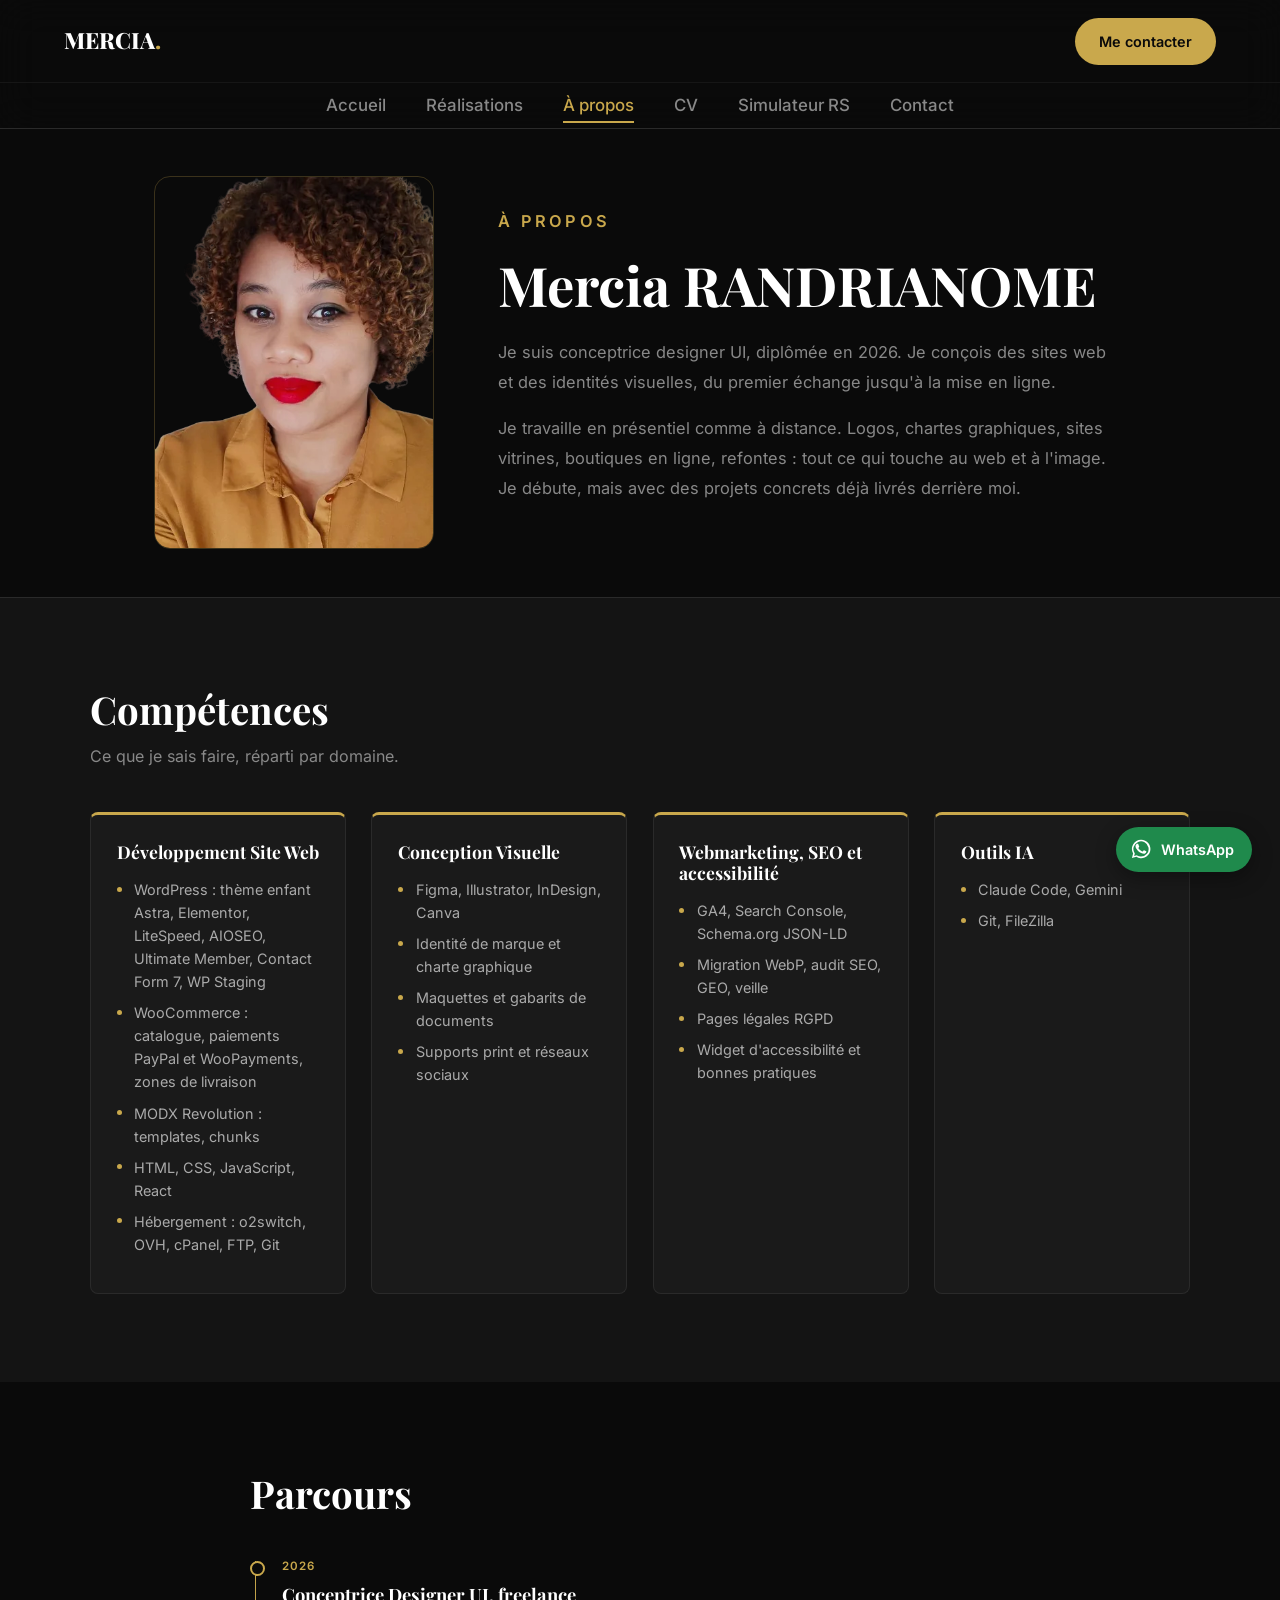
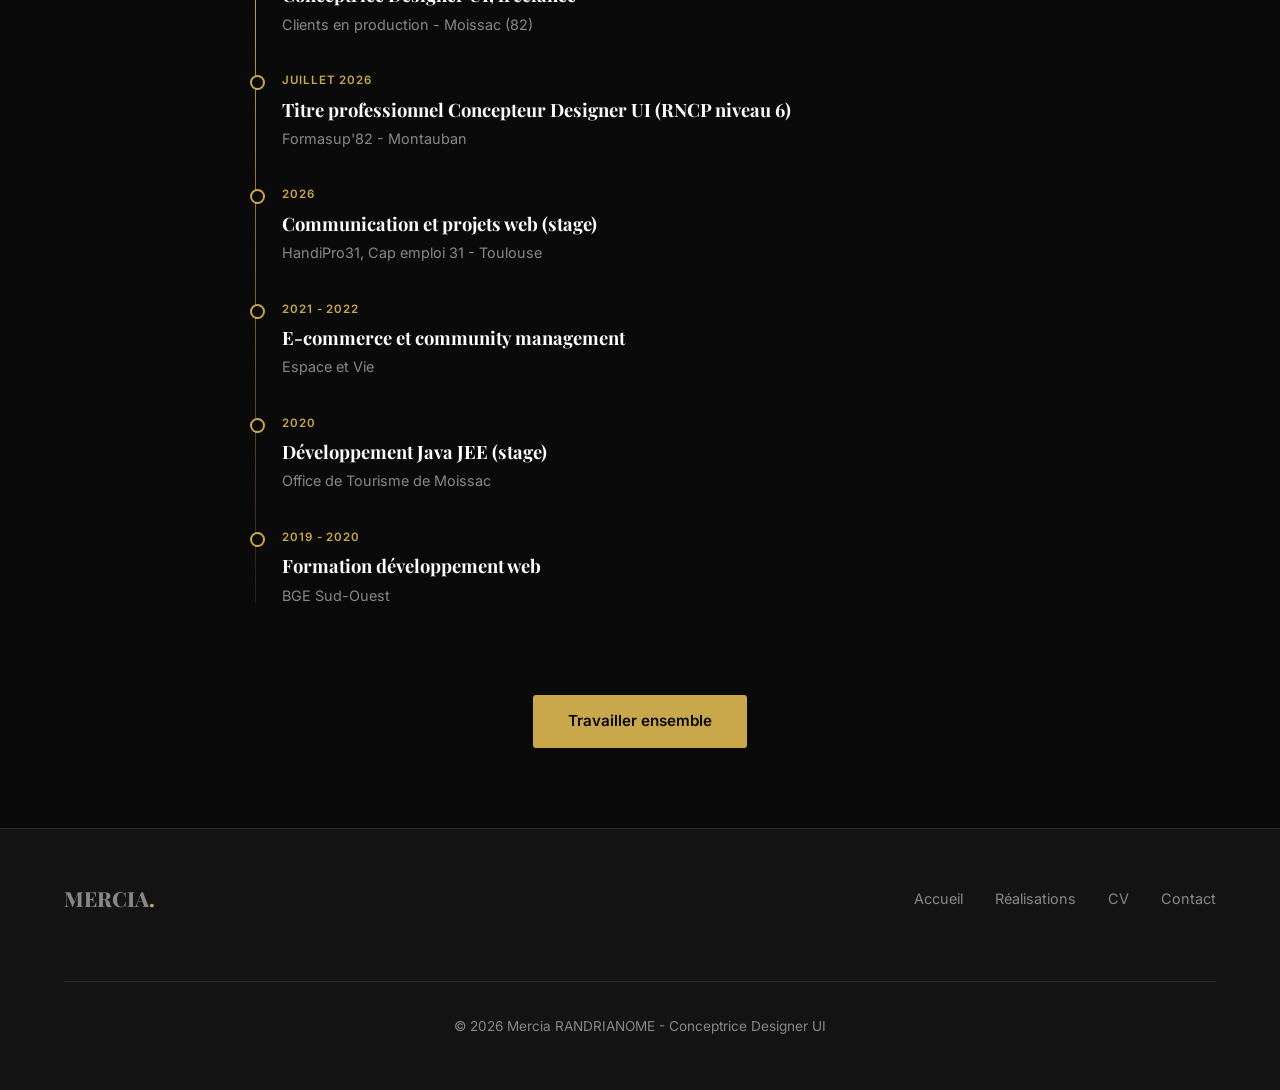
==== commit 6bed7a03: "Refonte avant mise en ligne : accessibilite, SEO et securite - Bandeau de logos defilant en pleine l" ====
--- a/apropos.html
+++ b/apropos.html
@@ -1,330 +1,386 @@
-2<!DOCTYPE html>
+<!doctype html>
 <html lang="fr">
-<head>
-    <meta charset="UTF-8">
-    <meta name="viewport" content="width=device-width, initial-scale=1.0">
-    <meta name="description" content="Découvrez mon parcours, mes compétences et ma passion pour le design et la création digitale.">
-    <title>À propos | Mercia RANDRIANOME — UI Designer & Développeuse Web</title>
-    <link rel="stylesheet" href="css/style.css">
-    <link rel="stylesheet" href="css/apropos.css">
-    <link rel="stylesheet" href="css/chatbot.css">
-</head>
-<body>
-
-    <nav class="nav">
+  <head>
+    <meta charset="UTF-8" />
+    <meta name="viewport" content="width=device-width, initial-scale=1.0" />
+    <title>À propos et parcours | Mercia RANDRIANOME</title>
+    <meta
+      name="description"
+      content="Mercia RANDRIANOME, conceptrice designer UI à Moissac. Parcours, compétences en développement de sites web, conception visuelle, SEO et accessibilité."
+    />
+    <link rel="canonical" href="https://mercia.ikala-ni.fr/apropos.html" />
+    <meta property="og:type" content="profile" />
+    <meta property="og:title" content="À propos et parcours | Mercia RANDRIANOME" />
+    <meta property="og:description" content="Parcours et compétences : développement site web, conception visuelle, SEO, accessibilité." />
+    <meta property="og:image" content="https://mercia.ikala-ni.fr/assets/images/og/og-mercia.jpg" />
+    <meta property="og:image:width" content="1200" />
+    <meta property="og:image:height" content="630" />
+    <meta property="og:image:alt" content="Mercia RANDRIANOME, conceptrice designer UI - sites web, conception visuelle, SEO et accessibilité" />
+    <meta name="twitter:card" content="summary_large_image" />
+    <meta name="twitter:title" content="À propos et parcours | Mercia RANDRIANOME" />
+    <meta name="twitter:description" content="Mercia RANDRIANOME, conceptrice designer UI à Moissac. Parcours, compétences en développement de sites web, conception visuelle, SEO et accessibilité." />
+    <meta name="twitter:image" content="https://mercia.ikala-ni.fr/assets/images/og/og-mercia.jpg" />
+    <link rel="stylesheet" href="css/style.css" />
+    <style>
+      /* ── INTRO ── */
+      .ap-intro {
+        display: flex;
+        gap: clamp(2rem, 5vw, 4.5rem);
+        align-items: center;
+        max-width: 1100px;
+        margin: 0 auto;
+        padding: 11rem var(--padding-page) 3rem;
+      }
+      .ap-photo {
+        flex-shrink: 0;
+        width: clamp(160px, 24vw, 280px);
+        aspect-ratio: 3 / 4;
+        border-radius: 16px;
+        overflow: hidden;
+        border: 1px solid rgba(201, 168, 76, 0.25);
+      }
+      .ap-photo img { width: 100%; height: 100%; object-fit: cover; }
+      .ap-intro-txt { flex: 1; min-width: 0; }
+      .ap-suptitre {
+        font-size: 0.72rem;
+        letter-spacing: 0.2em;
+        text-transform: uppercase;
+        color: var(--or);
+        font-weight: 600;
+        margin-bottom: 0.9rem;
+      }
+      .ap-intro-txt h1 {
+        font-size: clamp(2.2rem, 5vw, 3.4rem);
+        margin-bottom: 1.2rem;
+      }
+      .ap-intro-txt p {
+        font-size: 1.02rem;
+        line-height: 1.85;
+        margin-bottom: 1rem;
+        max-width: 620px;
+      }
+      @media (max-width: 760px) {
+        .ap-intro { flex-direction: column; text-align: center; padding-top: 8rem; }
+        .ap-photo { order: -1; }
+        .ap-intro-txt p { margin-left: auto; margin-right: auto; }
+      }
+
+      /* ── COMPÉTENCES ── */
+      .ap-comp {
+        background-color: var(--noir-secondaire);
+        border-top: 1px solid var(--gris-bordure);
+        padding: clamp(3.5rem, 8vw, 5.5rem) var(--padding-page);
+      }
+      .ap-comp-inner { max-width: 1100px; margin: 0 auto; }
+      .ap-comp h2 {
+        font-size: clamp(1.7rem, 4vw, 2.4rem);
+        margin-bottom: 0.6rem;
+      }
+      .ap-comp > .ap-comp-inner > p {
+        color: var(--gris-texte);
+        margin-bottom: 2.6rem;
+        max-width: 560px;
+      }
+      .ap-comp-grille {
+        display: grid;
+        grid-template-columns: repeat(auto-fit, minmax(250px, 1fr));
+        gap: 1.6rem;
+      }
+      .ap-comp-carte {
+        background-color: var(--gris-fonce);
+        border: 1px solid var(--gris-bordure);
+        border-top: 3px solid var(--or);
+        border-radius: 8px;
+        padding: 1.6rem 1.6rem 1.8rem;
+      }
+      .ap-comp-carte h3 {
+        font-size: 1.1rem;
+        color: var(--blanc-pur);
+        margin-bottom: 1rem;
+      }
+      .ap-comp-carte ul { list-style: none; }
+      .ap-comp-carte li {
+        font-size: 0.9rem;
+        color: var(--gris-clair);
+        line-height: 1.6;
+        padding-left: 1.1rem;
+        position: relative;
+        margin-bottom: 0.5rem;
+      }
+      .ap-comp-carte li::before {
+        content: "";
+        position: absolute;
+        left: 0;
+        top: 0.6em;
+        width: 5px;
+        height: 5px;
+        border-radius: 50%;
+        background-color: var(--or);
+      }
+
+      /* ── PARCOURS (timeline) ── */
+      .ap-parcours {
+        padding: clamp(3.5rem, 8vw, 5.5rem) var(--padding-page);
+      }
+      .ap-parcours-inner { max-width: 780px; margin: 0 auto; }
+      .ap-parcours h2 {
+        font-size: clamp(1.7rem, 4vw, 2.4rem);
+        margin-bottom: 2.6rem;
+      }
+      .tl { position: relative; padding-left: 2rem; }
+      .tl::before {
+        content: "";
+        position: absolute;
+        left: 5px;
+        top: 4px;
+        bottom: 4px;
+        width: 1px;
+        background: linear-gradient(
+          to bottom,
+          var(--or),
+          rgba(201, 168, 76, 0.15)
+        );
+      }
+      .tl-item {
+        position: relative;
+        padding-bottom: 2.2rem;
+      }
+      .tl-item:last-child { padding-bottom: 0; }
+      .tl-item::before {
+        content: "";
+        position: absolute;
+        left: -2rem;
+        top: 4px;
+        width: 11px;
+        height: 11px;
+        border-radius: 50%;
+        background: var(--noir-profond);
+        border: 2px solid var(--or);
+        transform: translateX(0);
+      }
+      .tl-periode {
+        font-size: 0.72rem;
+        letter-spacing: 0.08em;
+        text-transform: uppercase;
+        color: var(--or);
+        font-weight: 600;
+        margin-bottom: 0.3rem;
+      }
+      .tl-poste {
+        font-family: var(--font-titre);
+        font-size: 1.15rem;
+        font-weight: 700;
+        color: var(--blanc-pur);
+        margin-bottom: 0.2rem;
+      }
+      .tl-lieu { font-size: 0.9rem; color: var(--gris-texte); }
+
+      /* Révélation au défilement — seulement si JS actif */
+      .js-anim .reveal {
+        opacity: 0;
+        transform: translateY(18px);
+        transition: opacity 0.4s ease, transform 0.4s ease;
+      }
+      .js-anim .reveal.visible {
+        opacity: 1;
+        transform: translateY(0);
+      }
+
+      /* ── CTA ── */
+      .ap-cta {
+        text-align: center;
+        padding: 0 var(--padding-page) 5rem;
+      }
+      .ap-cta a {
+        display: inline-block;
+        font-family: var(--font-corps);
+        font-size: 0.95rem;
+        font-weight: 600;
+        background-color: var(--or);
+        color: var(--noir-profond);
+        border-radius: 3px;
+        padding: 0.9rem 2.2rem;
+        transition: var(--transition-rapide);
+      }
+      .ap-cta a:hover { background-color: var(--or-clair); transform: translateY(-2px); }
+    </style>
+  </head>
+  <body>
+    <a class="skip-link" href="#contenu">Aller au contenu</a>
+
+    <header class="header">
+      <div class="nav">
         <a href="index.html" class="nav-logo">MERCIA<span>.</span></a>
+        <a href="contact.html" class="nav-cta">Me contacter</a>
+        <div class="nav-burger" aria-label="Menu" role="button" tabindex="0">
+          <span></span><span></span><span></span>
+        </div>
+      </div>
+      <nav class="nav-sub" aria-label="Navigation principale">
         <ul class="nav-liens">
-            <li><a href="index.html">Accueil</a></li>
-            <li><a href="apropos.html" class="actif">À propos</a></li>
-            <li><a href="projets.html">Projets</a></li>
-            <li><a href="contact.html">Contact</a></li>
+          <li><a href="index.html">Accueil</a></li>
+          <li><a href="realisations.html">Réalisations</a></li>
+          <li><a href="apropos.html" class="actif" aria-current="page">À propos</a></li>
+          <li><a href="cv.html">CV</a></li>
+          <li><a href="https://simul-reseaux-sociaux.ikala-ni.fr" target="_blank" rel="noopener">Simulateur RS<span class="visually-hidden"> (nouvelle fenêtre)</span></a></li>
+          <li><a href="contact.html">Contact</a></li>
         </ul>
-        <a href="contact.html" class="nav-cta">Me contacter</a>
-        <div class="nav-burger">
-            <span></span>
-            <span></span>
-            <span></span>
-        </div>
-    </nav>
-
-    <header class="apropos-header">
-        <div class="conteneur">
-            <h1>À <span class="or">propos</span></h1>
-            <p>Parcours, compétences et passion pour la création digitale.</p>
-        </div>
+      </nav>
     </header>
 
-    <!-- PRÉSENTATION -->
-    <section class="section">
-        <div class="conteneur">
-            <div class="presentation">
-
-                <div class="presentation-photo">
-                    <img src="assets/images/profil/profil.png" alt="Mercia RANDRIANOME">
-                </div>
-
-                <div class="presentation-contenu">
-                    <h2>Qui suis-je<span class="or">?</span></h2>
-
-                    <p>
-                        Je suis <span class="highlight">Mercia</span>, UI/UX Designer &amp; Développeuse Web.<br>
-                        Issue d'une formation en développement web, j'ai une solide base technique et un parcours orienté digital et e-commerce.
-                    </p>
-
-                    <p>
-                        Mon parcours est polyvalent et orienté digital. J'ai notamment travaillé dans le <span class="highlight">e-commerce</span>, dans une association, où je gérais les visuels, la mise en avant des produits
-                        et l'analyse des performances de vente. Cette expérience a été un véritable déclic : j'ai découvert un fort intérêt pour le design
-                        et la création d'expériences digitales.
-                    </p>
-
-                    <p>
-                        Je me spécialise en <span class="highlight">UI design, développement WordPress et identité visuelle</span>,
-                        en utilisant Figma, Adobe Illustrator, Canva, WordPress et WooCommerce. J'ai notamment
-                        réalisé la création complète de plusieurs sites web de A à Z — de la conception à la mise en ligne.
-                    </p>
-
-                    <p>Je pratique quotidiennement, réalise une <span class="highlight">veille design active</span> et développe mes compétences à travers des projets concrets :
-                        refontes de logos, maquettes d'interfaces, boutiques e-commerce.
-                        J'utilise également l'<span class="highlight">intelligence artificielle</span> comme outil d'optimisation créative,
-                        pour gagner en efficacité sans jamais remplacer la réflexion.
-                    </p>
-
-                    <p>Je suis disponible pour des missions freelance, des collaborations ou des opportunités professionnelles en design et développement web.</p>
-
-                    <div class="infos-rapides">
-                        <div class="info-item">
-                            <svg width="20" height="20" viewBox="0 0 24 24" fill="none" stroke="currentColor" stroke-width="2">
-                                <path d="M21 10c0 7-9 13-9 13s-9-6-9-13a9 9 0 0 1 18 0z"/>
-                                <circle cx="12" cy="10" r="3"/>
-                            </svg>
-                            <span>Moissac, France (82200)</span>
-                        </div>
-                        <div class="info-item">
-                            <svg width="20" height="20" viewBox="0 0 24 24" fill="none" stroke="currentColor" stroke-width="2">
-                                <path d="M4 4h16c1.1 0 2 .9 2 2v12c0 1.1-.9 2-2 2H4c-1.1 0-2-.9-2-2V6c0-1.1.9-2 2-2z"/>
-                                <polyline points="22,6 12,13 2,6"/>
-                            </svg>
-                            <a href="contact.html" style="color: inherit;">Me contacter</a>
-                        </div>
-                    </div>
-
-                </div>
-            </div>
-        </div>
-    </section>
-
-
-    <!-- COMPÉTENCES -->
-    <section class="competences section">
-        <div class="conteneur">
-            <h2 class="section-titre">Mes <span>compétences</span></h2>
-            <p class="section-soustitre">Outils et technologies que je maîtrise.</p>
-
-            <div class="competences-grille">
-
-                <div class="competence-item">
-                    <div class="competence-header">
-                        <h4>WordPress / Elementor</h4>
-                        <span>Maîtrisé</span>
-                    </div>
-                    <div class="competence-barre">
-                        <div class="competence-progression" style="width: 85%;"></div>
-                    </div>
-                </div>
-
-                <div class="competence-item">
-                    <div class="competence-header">
-                        <h4>Canva</h4>
-                        <span>Maîtrisé</span>
-                    </div>
-                    <div class="competence-barre">
-                        <div class="competence-progression" style="width: 80%;"></div>
-                    </div>
-                </div>
-
-                <div class="competence-item">
-                    <div class="competence-header">
-                        <h4>Figma</h4>
-                        <span>Maîtrisé</span>
-                    </div>
-                    <div class="competence-barre">
-                        <div class="competence-progression" style="width: 75%;"></div>
-                    </div>
-                </div>
-
-                <div class="competence-item">
-                    <div class="competence-header">
-                        <h4>Gestion de projet / Web marketing</h4>
-                        <span>Maîtrisé</span>
-                    </div>
-                    <div class="competence-barre">
-                        <div class="competence-progression" style="width: 70%;"></div>
-                    </div>
-                </div>
-
-                <div class="competence-item">
-                    <div class="competence-header">
-                        <h4>HTML / CSS</h4>
-                        <span>Maîtrisé</span>
-                    </div>
-                    <div class="competence-barre">
-                        <div class="competence-progression" style="width: 70%;"></div>
-                    </div>
-                </div>
-
-                <div class="competence-item">
-                    <div class="competence-header">
-                        <h4>Illustrator / Identité visuelle</h4>
-                        <span>Maîtrisé</span>
-                    </div>
-                    <div class="competence-barre">
-                        <div class="competence-progression" style="width: 65%;"></div>
-                    </div>
-                </div>
-
-                <div class="competence-item">
-                    <div class="competence-header">
-                        <h4>Prestashop</h4>
-                        <span>Intermédiaire</span>
-                    </div>
-                    <div class="competence-barre">
-                        <div class="competence-progression" style="width: 55%;"></div>
-                    </div>
-                </div>
-
-                <div class="competence-item">
-                    <div class="competence-header">
-                        <h4>JavaScript</h4>
-                        <span>Intermédiaire</span>
-                    </div>
-                    <div class="competence-barre">
-                        <div class="competence-progression" style="width: 50%;"></div>
-                    </div>
-                </div>
-
-            </div>
-        </div>
-    </section>
-
-
-    <!-- PARCOURS -->
-    <section class="parcours section">
-        <div class="conteneur">
-            <h2 class="section-titre">Mon <span>parcours</span></h2>
-            <p class="section-soustitre">Les étapes clés de mon parcours et de mes expériences professionnelles.</p>
-
-            <div class="timeline">
-
-                <div class="timeline-item">
-                    <span class="timeline-date">Octobre 2025 - Juin 2026</span>
-                    <h4>Designer UI</h4>
-                    <p class="timeline-lieu">Formasup82 — Montauban</p>
-                    <p>UI design, identité visuelle, création graphique et communication digitale.</p>
-                </div>
-
-                <div class="timeline-item">
-                    <span class="timeline-date">2021 - 2022</span>
-                    <h4>Responsable E-commerce &amp; Community Manager</h4>
-                    <p class="timeline-lieu">Espace et Vie, Au fil de S.O.I.E — Moissac</p>
-                    <p>Optimisation de la visibilité des produits en ligne, gestion des réseaux sociaux,
-                        création de contenus engageants, analyse des performances digitales.</p>
-                </div>
-
-                <div class="timeline-item">
-                    <span class="timeline-date">Août — Décembre 2020</span>
-                    <h4>Développeur Web</h4>
-                    <p class="timeline-lieu">Office de Tourisme de Moissac</p>
-                    <p>Analyse des besoins pour la refonte de site web, développement d'applications web, identification et correction des bugs.</p>
-                </div>
-
-                <div class="timeline-item">
-                    <span class="timeline-date">2019 - 2020</span>
-                    <h4>Formation Développeur Web et Web Mobile</h4>
-                    <p class="timeline-lieu">BGE Sud-Ouest</p>
-                    <p>Fondamentaux du développement web : HTML, CSS, JavaScript, bases de données.</p>
-                </div>
-
-            </div>
-        </div>
-    </section>
-
-
-    <!-- OUTILS -->
-    <section class="outils section">
-        <div class="conteneur">
-            <h2 class="section-titre">Mes <span>outils</span></h2>
-            <p class="section-soustitre">Les logiciels et technologies que j'utilise au quotidien.</p>
-
-            <div class="outils-grille">
-
-                <div class="outil-carte">
-                    <img src="https://cdn.simpleicons.org/figma" alt="Figma">
-                    <span>Figma</span>
-                </div>
-
-                <div class="outil-carte">
-                    <img src="assets/icons/illustrator.png" alt="Illustrator">
-                    <span>Illustrator</span>
-                </div>
-
-                <div class="outil-carte">
-                    <img src="assets/icons/canva.png" alt="Canva">
-                    <span>Canva</span>
-                </div>
-
-                <div class="outil-carte">
-                    <img src="https://cdn.simpleicons.org/wordpress" alt="WordPress">
-                    <span>WordPress</span>
-                </div>
-
-                <div class="outil-carte">
-                    <img src="https://cdn.simpleicons.org/Prestashop" alt="Prestashop">
-                    <span>Prestashop</span>
-                </div>
-
-                <div class="outil-carte">
-                    <img src="https://cdn.simpleicons.org/html5" alt="HTML5">
-                    <span>HTML</span>
-                </div>
-
-                <div class="outil-carte">
-                    <img src="https://cdn.simpleicons.org/css3" alt="CSS3">
-                    <span>CSS</span>
-                </div>
-
-                <div class="outil-carte">
-                    <img src="https://cdn.simpleicons.org/Javascript" alt="JavaScript">
-                    <span>JavaScript</span>
-                </div>
-
-            </div>
-        </div>
-    </section>
-
-
-    <!-- CTA -->
-    <section class="apropos-cta section">
-        <div class="conteneur">
-            <h2>Envie de travailler <span class="or">ensemble</span> ?</h2>
-            <p>Je suis disponible pour discuter de vos projets créatifs.</p>
-            <a href="contact.html" class="btn btn-principal">
-                Me contacter
-                <svg width="20" height="20" viewBox="0 0 24 24" fill="none" stroke="currentColor" stroke-width="2">
-                    <path d="M5 12h14M12 5l7 7-7 7"/>
-                </svg>
-            </a>
-        </div>
-    </section>
-
-
-    <!-- FOOTER -->
+    <main id="contenu">
+      <!-- Intro -->
+      <section class="ap-intro">
+        <div class="ap-photo">
+          <img src="assets/images/profil/profil.webp" alt="Portrait de Mercia RANDRIANOME" width="280" height="373" />
+        </div>
+        <div class="ap-intro-txt">
+          <p class="ap-suptitre">À propos</p>
+          <h1>Mercia RANDRIANOME</h1>
+          <p>
+            Je suis conceptrice designer UI, diplômée en 2026. Je conçois des
+            sites web et des identités visuelles, du premier échange jusqu'à la
+            mise en ligne.
+          </p>
+          <p>
+            Je travaille en présentiel comme à distance. Logos, chartes
+            graphiques, sites vitrines, boutiques en ligne, refontes : tout ce
+            qui touche au web et à l'image. Je débute, mais avec des projets
+            concrets déjà livrés derrière moi.
+          </p>
+        </div>
+      </section>
+
+      <!-- Compétences -->
+      <section class="ap-comp" aria-labelledby="comp-titre">
+        <div class="ap-comp-inner">
+          <h2 id="comp-titre">Compétences</h2>
+          <p>Ce que je sais faire, réparti par domaine.</p>
+          <div class="ap-comp-grille">
+            <div class="ap-comp-carte">
+              <h3>Développement Site Web</h3>
+              <ul>
+                <li>WordPress : thème enfant Astra, Elementor, LiteSpeed, AIOSEO, Ultimate Member, Contact Form 7, WP Staging</li>
+                <li>WooCommerce : catalogue, paiements PayPal et WooPayments, zones de livraison</li>
+                <li>MODX Revolution : templates, chunks</li>
+                <li>HTML, CSS, JavaScript, React</li>
+                <li>Hébergement : o2switch, OVH, cPanel, FTP, Git</li>
+              </ul>
+            </div>
+            <div class="ap-comp-carte">
+              <h3>Conception Visuelle</h3>
+              <ul>
+                <li>Figma, Illustrator, InDesign, Canva</li>
+                <li>Identité de marque et charte graphique</li>
+                <li>Maquettes et gabarits de documents</li>
+                <li>Supports print et réseaux sociaux</li>
+              </ul>
+            </div>
+            <div class="ap-comp-carte">
+              <h3>Webmarketing, SEO et accessibilité</h3>
+              <ul>
+                <li>GA4, Search Console, Schema.org JSON-LD</li>
+                <li>Migration WebP, audit SEO, GEO, veille</li>
+                <li>Pages légales RGPD</li>
+                <li>Widget d'accessibilité et bonnes pratiques</li>
+              </ul>
+            </div>
+            <div class="ap-comp-carte">
+              <h3>Outils IA</h3>
+              <ul>
+                <li>Claude Code, Gemini</li>
+                <li>Git, FileZilla</li>
+              </ul>
+            </div>
+          </div>
+        </div>
+      </section>
+
+      <!-- Parcours -->
+      <section class="ap-parcours" aria-labelledby="parc-titre">
+        <div class="ap-parcours-inner">
+          <h2 id="parc-titre">Parcours</h2>
+          <div class="tl">
+            <div class="tl-item reveal">
+              <div class="tl-periode">2026</div>
+              <div class="tl-poste">Conceptrice Designer UI, freelance</div>
+              <div class="tl-lieu">Clients en production - Moissac (82)</div>
+            </div>
+            <div class="tl-item reveal">
+              <div class="tl-periode">Juillet 2026</div>
+              <div class="tl-poste">Titre professionnel Concepteur Designer UI (RNCP niveau 6)</div>
+              <div class="tl-lieu">Formasup'82 - Montauban</div>
+            </div>
+            <div class="tl-item reveal">
+              <div class="tl-periode">2026</div>
+              <div class="tl-poste">Communication et projets web (stage)</div>
+              <div class="tl-lieu">HandiPro31, Cap emploi 31 - Toulouse</div>
+            </div>
+            <div class="tl-item reveal">
+              <div class="tl-periode">2021 - 2022</div>
+              <div class="tl-poste">E-commerce et community management</div>
+              <div class="tl-lieu">Espace et Vie</div>
+            </div>
+            <div class="tl-item reveal">
+              <div class="tl-periode">2020</div>
+              <div class="tl-poste">Développement Java JEE (stage)</div>
+              <div class="tl-lieu">Office de Tourisme de Moissac</div>
+            </div>
+            <div class="tl-item reveal">
+              <div class="tl-periode">2019 - 2020</div>
+              <div class="tl-poste">Formation développement web</div>
+              <div class="tl-lieu">BGE Sud-Ouest</div>
+            </div>
+          </div>
+        </div>
+      </section>
+
+      <div class="ap-cta">
+        <a href="contact.html">Travailler ensemble</a>
+      </div>
+    </main>
+
     <footer class="footer">
-        <div class="footer-contenu">
-            <a href="index.html" class="footer-logo">MERCIA<span>.</span></a>
-            <ul class="footer-liens">
-                <li><a href="index.html">Accueil</a></li>
-                <li><a href="apropos.html">À propos</a></li>
-                <li><a href="projets.html">Projets</a></li>
-                <li><a href="contact.html">Contact</a></li>
-            </ul>
-            <div class="footer-reseaux">
-                <a href="https://www.linkedin.com/in/merciarandrianome" target="_blank" aria-label="LinkedIn">
-                    <svg width="18" height="18" viewBox="0 0 24 24" fill="currentColor">
-                        <path d="M20.447 20.452h-3.554v-5.569c0-1.328-.027-3.037-1.852-3.037-1.853 0-2.136 1.445-2.136 2.939v5.667H9.351V9h3.414v1.561h.046c.477-.9 1.637-1.85 3.37-1.85 3.601 0 4.267 2.37 4.267 5.455v6.286zM5.337 7.433c-1.144 0-2.063-.926-2.063-2.065 0-1.138.92-2.063 2.063-2.063 1.14 0 2.064.925 2.064 2.063 0 1.139-.925 2.065-2.064 2.065zm1.782 13.019H3.555V9h3.564v11.452zM22.225 0H1.771C.792 0 0 .774 0 1.729v20.542C0 23.227.792 24 1.771 24h20.451C23.2 24 24 23.227 24 22.271V1.729C24 .774 23.2 0 22.222 0h.003z"/>
-                    </svg>
-                </a>
-                <a href="#" aria-label="Behance">
-                    <svg width="18" height="18" viewBox="0 0 24 24" fill="currentColor">
-                        <path d="M6.938 4.503c.702 0 1.34.06 1.92.188.577.13 1.07.33 1.485.61.41.28.733.65.96 1.12.225.47.34 1.05.34 1.73 0 .74-.17 1.36-.507 1.86-.338.5-.837.9-1.502 1.22.906.26 1.576.72 2.022 1.37.448.66.665 1.45.665 2.36 0 .75-.13 1.39-.41 1.93-.28.55-.67 1-1.16 1.35-.48.348-1.05.6-1.67.767-.61.165-1.252.254-1.91.254H0V4.51h6.938v-.007zM6.545 9.66c.535 0 .97-.138 1.303-.41.334-.274.5-.676.5-1.21 0-.31-.06-.55-.17-.74-.11-.19-.26-.34-.44-.44-.18-.1-.39-.17-.64-.21-.24-.04-.49-.06-.76-.06H3.48v3.07h3.065zm.18 5.22c.3 0 .58-.03.84-.09.26-.06.5-.153.71-.29.21-.14.38-.33.5-.57.12-.24.18-.54.18-.91 0-.72-.21-1.24-.64-1.54-.43-.31-.98-.46-1.64-.46H3.48v3.86h3.245zm8.603-2.12c.24.47.59.83 1.06 1.09.47.26 1.01.39 1.62.39.74 0 1.35-.19 1.84-.56.49-.37.79-.77.92-1.18h2.89c-.47 1.43-1.2 2.46-2.19 3.09-.99.64-2.17.95-3.55.95-.96 0-1.83-.15-2.6-.47-.77-.31-1.43-.75-1.97-1.32-.54-.57-.96-1.25-1.25-2.04-.29-.79-.44-1.66-.44-2.61 0-.91.15-1.76.45-2.55.3-.79.72-1.47 1.26-2.05.54-.58 1.18-1.03 1.94-1.35.76-.33 1.6-.49 2.52-.49.99 0 1.87.19 2.64.58.77.39 1.41.92 1.93 1.57.52.66.91 1.42 1.15 2.29.25.87.34 1.79.29 2.75h-8.67c0 .72.22 1.38.52 1.87zm3.89-5.59c-.36-.38-.89-.58-1.56-.58-.45 0-.83.08-1.14.24-.31.16-.56.36-.75.59-.19.24-.33.49-.42.76-.09.27-.15.52-.17.76h5c-.1-.72-.39-1.35-.97-1.77zM15.5 4h5v1.5h-5V4z"/>
-                    </svg>
-                </a>
-            </div>
-            <p class="footer-copyright">© 2025 Mercia RANDRIANOME. Tous droits réservés.</p>
-        </div>
+      <div class="footer-contenu">
+        <p class="footer-logo">MERCIA<span>.</span></p>
+        <div class="footer-liens">
+          <a href="index.html">Accueil</a>
+          <a href="realisations.html">Réalisations</a>
+          <a href="cv.html">CV</a>
+          <a href="contact.html">Contact</a>
+        </div>
+        <p class="footer-copyright">© 2026 Mercia RANDRIANOME - Conceptrice Designer UI</p>
+      </div>
     </footer>
 
-    <script src="js/main.js"></script>
-
-    <script src="js/chatbot.js"></script>
-</body>
+    <a class="wa-float" href="https://wa.me/33667955602" target="_blank" rel="noopener" aria-label="Me contacter sur WhatsApp">
+      <svg viewBox="0 0 24 24" fill="currentColor" aria-hidden="true">
+        <path d="M17.5 14.4c-.3-.2-1.8-.9-2-1-.3-.1-.5-.2-.7.1-.2.3-.8 1-.9 1.1-.2.2-.3.2-.6.1-.3-.2-1.3-.5-2.4-1.5-.9-.8-1.5-1.8-1.7-2.1-.2-.3 0-.5.1-.6.1-.1.3-.3.4-.5.1-.2.2-.3.3-.5.1-.2 0-.4 0-.5-.1-.1-.7-1.6-.9-2.2-.2-.6-.5-.5-.7-.5h-.6c-.2 0-.5.1-.8.4-.3.3-1 1-1 2.4 0 1.4 1 2.8 1.2 3 .1.2 2 3.1 4.9 4.3.7.3 1.2.5 1.6.6.7.2 1.3.2 1.8.1.6-.1 1.8-.7 2-1.4.3-.7.3-1.3.2-1.4-.1-.1-.3-.2-.6-.4z M12 2a10 10 0 0 0-8.6 15l-1.3 4.8 4.9-1.3A10 10 0 1 0 12 2zm0 18.3c-1.5 0-3-.4-4.3-1.2l-.3-.2-2.9.8.8-2.8-.2-.3A8.3 8.3 0 1 1 12 20.3z"/>
+      </svg>
+      <span class="wa-label">WhatsApp</span>
+    </a>
+
+    <script src="js/main.js?v=2"></script>
+    <script>
+      // Révélation progressive des entrées (dégrade proprement sans JS)
+      (function () {
+        var reduce = window.matchMedia("(prefers-reduced-motion: reduce)").matches;
+        var cibles = document.querySelectorAll(".reveal");
+        if (reduce || !("IntersectionObserver" in window)) {
+          cibles.forEach(function (el) { el.classList.add("visible"); });
+          return;
+        }
+        document.body.classList.add("js-anim");
+        var obs = new IntersectionObserver(function (entries) {
+          entries.forEach(function (e) {
+            if (e.isIntersecting) {
+              e.target.classList.add("visible");
+              obs.unobserve(e.target);
+            }
+          });
+        }, { threshold: 0.2 });
+        cibles.forEach(function (el) { obs.observe(el); });
+      })();
+    </script>
+  </body>
 </html>
--- a/css/style.css
+++ b/css/style.css
@@ -13,16 +13,32 @@
 
 
 /* ==============================================================================
-   1. IMPORT DES POLICES GOOGLE FONTS
-   ==============================================================================
-   
-   On utilise 2 polices :
-   - Syne : pour les titres (moderne, géométrique, impactante)
-   - Inter : pour le texte courant (lisible, professionnelle)
-   
-   Ces polices sont gratuites et chargées depuis Google Fonts.
-*/
-@import url('https://fonts.googleapis.com/css2?family=Syne:wght@400;500;600;700;800&family=Inter:wght@300;400;500;600&display=swap');
+   1. POLICES AUTO-HÉBERGÉES (woff2, éco-conception)
+   ==============================================================================
+
+   Deux familles, aucun appel réseau tiers :
+   - Playfair Display : titres (serif éditorial, élégant)
+   - Inter : corps de texte (sans-serif lisible)
+
+   Ce sont des polices variables : un seul fichier couvre tous les poids.
+   font-display: swap = le texte s'affiche tout de suite avec une police
+   système, puis bascule sur la vraie police une fois chargée.
+*/
+@font-face {
+    font-family: 'Playfair Display';
+    font-style: normal;
+    font-weight: 400 900;
+    font-display: swap;
+    src: url('../assets/fonts/playfair-latin.woff2') format('woff2');
+}
+
+@font-face {
+    font-family: 'Inter';
+    font-style: normal;
+    font-weight: 100 900;
+    font-display: swap;
+    src: url('../assets/fonts/inter-latin.woff2') format('woff2');
+}
 
 
 /* ==============================================================================
@@ -55,8 +71,8 @@
     --or-fonce: #a8893a;           /* Or foncé si besoin */
     
     /* --- POLICES --- */
-    --font-titre: 'Syne', sans-serif;
-    --font-corps: 'Inter', sans-serif;
+    --font-titre: 'Playfair Display', Georgia, serif;
+    --font-corps: 'Inter', system-ui, sans-serif;
     
     /* --- TRANSITIONS (animations fluides) --- */
     --transition-rapide: 0.3s ease;
@@ -96,8 +112,8 @@
     font-family: var(--font-corps);
     background-color: var(--noir-profond);
     color: var(--blanc);
-    line-height: 1.6;                    /* Hauteur de ligne pour lisibilité */
-    overflow-x: hidden;                  /* Pas de scroll horizontal */
+    line-height: 1.6;
+    overflow-x: hidden;
 }
 
 /* Personnalisation de la sélection de texte */
@@ -512,12 +528,14 @@
     }
 
     .nav-liens {
-        gap: 1.6rem;
+        flex-wrap: wrap;
+        justify-content: center;
+        gap: 0.45rem 1.1rem;
     }
 
     .nav-liens a {
-        font-size: 0.7rem;
-        letter-spacing: 0.08em;
+        font-size: 0.68rem;
+        letter-spacing: 0.06em;
         text-transform: uppercase;
         font-weight: 600;
     }
@@ -530,16 +548,16 @@
         flex-direction: column;
         justify-content: center;
         align-items: center;
-        gap: 3rem;
+        gap: 1.1rem;
         background-color: rgba(13, 13, 13, 0.97);
         backdrop-filter: blur(16px);
         z-index: 1001;
     }
 
     .nav-liens.actif a {
-        font-size: 2rem;
+        font-size: 1.1rem;
         font-family: var(--font-titre);
-        font-weight: 800;
+        font-weight: 700;
         color: var(--blanc-pur);
         text-transform: none;
         letter-spacing: 0;
@@ -560,4 +578,121 @@
     :root {
         --padding-page: 14px;
     }
+}
+
+
+/* ==============================================================================
+   11. ACCESSIBILITÉ
+   ==============================================================================
+*/
+
+/* --- CONTENU RÉSERVÉ AUX LECTEURS D'ÉCRAN --- */
+.visually-hidden {
+    position: absolute;
+    width: 1px;
+    height: 1px;
+    padding: 0;
+    margin: -1px;
+    overflow: hidden;
+    clip: rect(0, 0, 0, 0);
+    white-space: nowrap;
+    border: 0;
+}
+
+/* --- LIEN D'ÉVITEMENT (skip-link) --- */
+/* Premier élément focusable de la page : permet de sauter la nav au clavier. */
+.skip-link {
+    position: absolute;
+    left: 50%;
+    top: 0;
+    transform: translate(-50%, -120%);
+    z-index: 2000;
+    background-color: var(--or);
+    color: var(--noir-profond);
+    font-family: var(--font-corps);
+    font-weight: 600;
+    font-size: 0.95rem;
+    padding: 0.75rem 1.5rem;
+    border-radius: 0 0 6px 6px;
+    transition: transform 0.2s ease;
+}
+
+.skip-link:focus {
+    transform: translate(-50%, 0);
+    outline: 2px solid var(--noir-profond);
+    outline-offset: 2px;
+}
+
+/* --- FOCUS VISIBLE (jamais supprimé) --- */
+a:focus-visible,
+button:focus-visible,
+input:focus-visible,
+select:focus-visible,
+textarea:focus-visible,
+[tabindex]:focus-visible {
+    outline: 2px solid var(--or);
+    outline-offset: 3px;
+    border-radius: 2px;
+}
+
+/* --- MOUVEMENT RÉDUIT --- */
+/* Respecte le réglage système : coupe toutes les animations et transitions. */
+@media (prefers-reduced-motion: reduce) {
+    *,
+    *::before,
+    *::after {
+        animation-duration: 0.001ms !important;
+        animation-iteration-count: 1 !important;
+        transition-duration: 0.001ms !important;
+        scroll-behavior: auto !important;
+    }
+}
+
+
+/* ==============================================================================
+   12. BOUTON WHATSAPP FLOTTANT
+   ==============================================================================
+   Remplace l'ancien chatbot. Contact direct, une seule requête (SVG inline).
+*/
+
+.wa-float {
+    position: fixed;
+    right: clamp(16px, 3vw, 28px);
+    bottom: clamp(16px, 3vw, 28px);
+    z-index: 900;
+    display: inline-flex;
+    align-items: center;
+    gap: 0.6rem;
+    padding: 0.7rem 1.1rem 0.7rem 0.85rem;
+    background-color: #1f8a4c;
+    color: #ffffff;
+    font-family: var(--font-corps);
+    font-size: 0.9rem;
+    font-weight: 600;
+    border-radius: 50px;
+    box-shadow: 0 6px 20px rgba(0, 0, 0, 0.35);
+    transition: transform 0.25s ease, box-shadow 0.25s ease;
+}
+
+.wa-float:hover {
+    transform: translateY(-2px);
+    box-shadow: 0 8px 26px rgba(31, 138, 76, 0.45);
+    color: #ffffff;
+}
+
+.wa-float svg {
+    width: 22px;
+    height: 22px;
+    flex-shrink: 0;
+}
+
+/* Sur mobile : bouton rond, sans libellé */
+@media screen and (max-width: 560px) {
+    .wa-float {
+        padding: 0.85rem;
+        gap: 0;
+    }
+    .wa-float .wa-label {
+        display: none;
+    }
 }
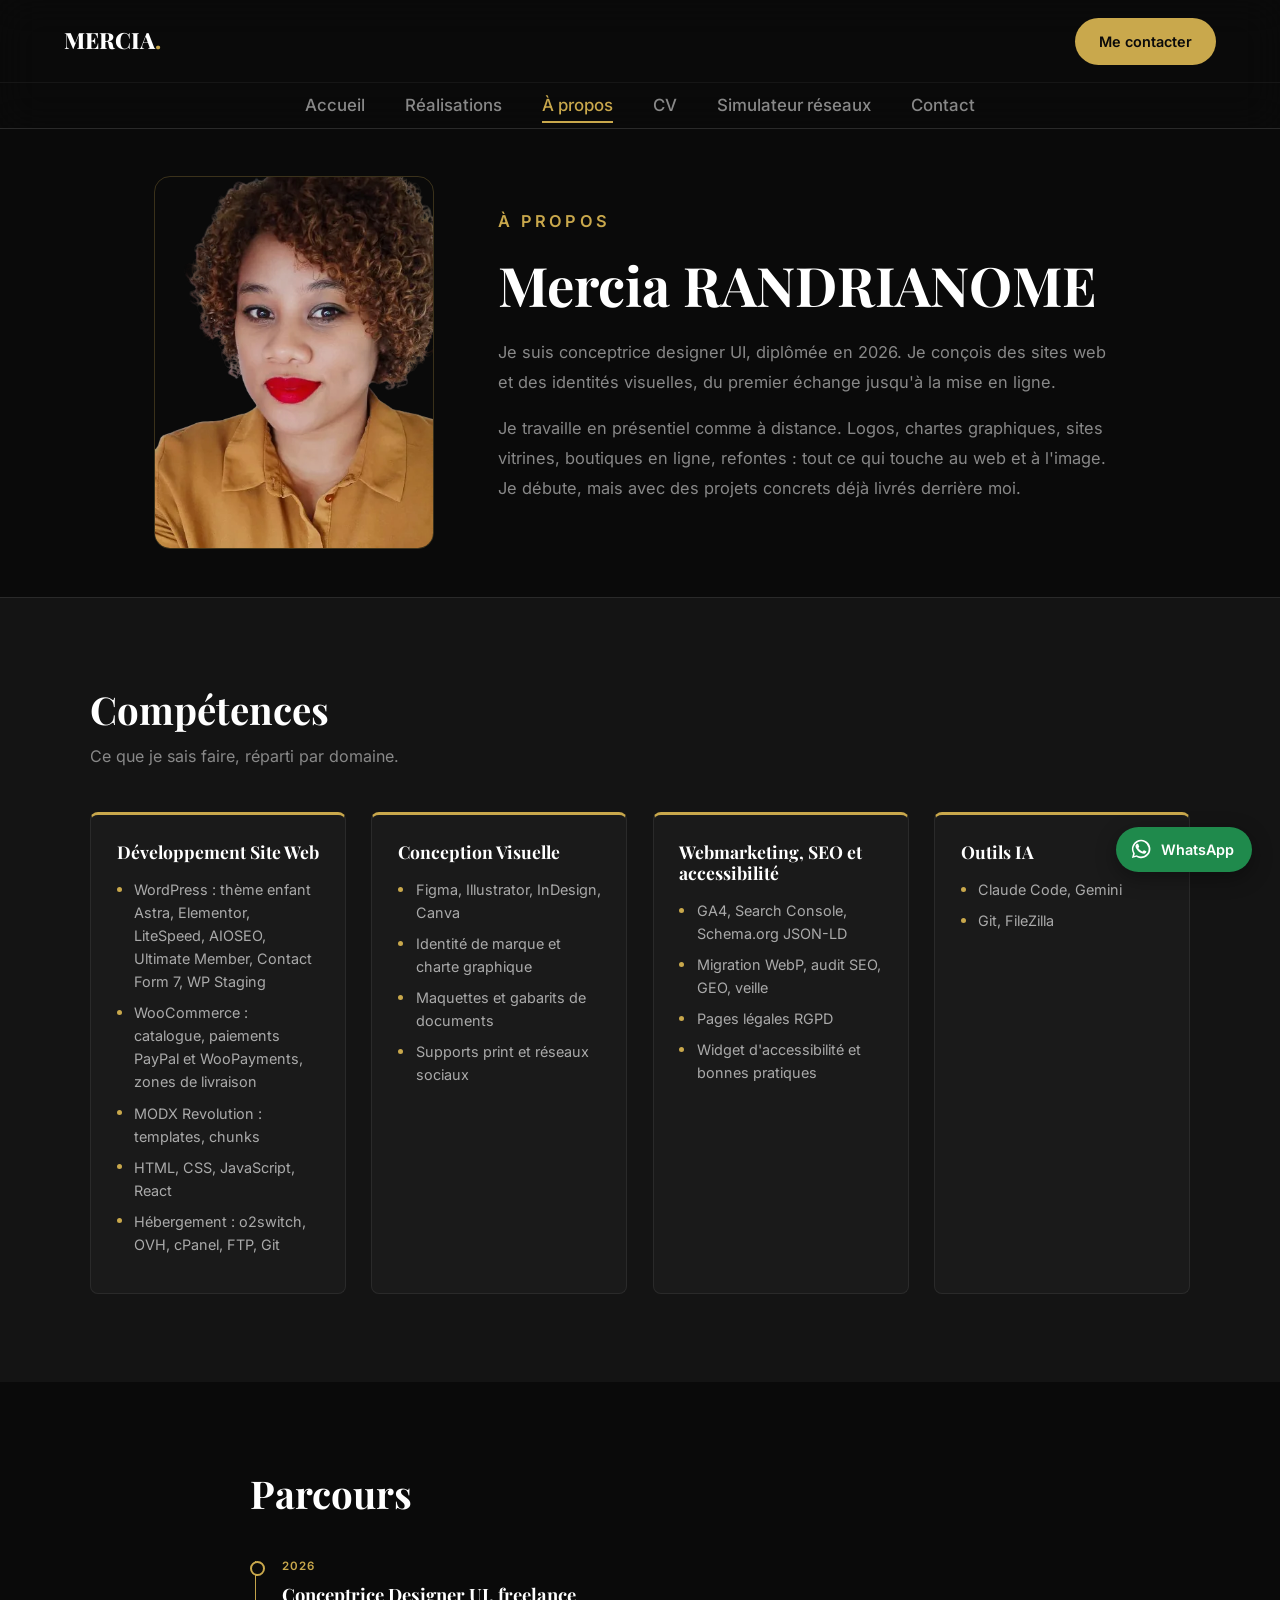
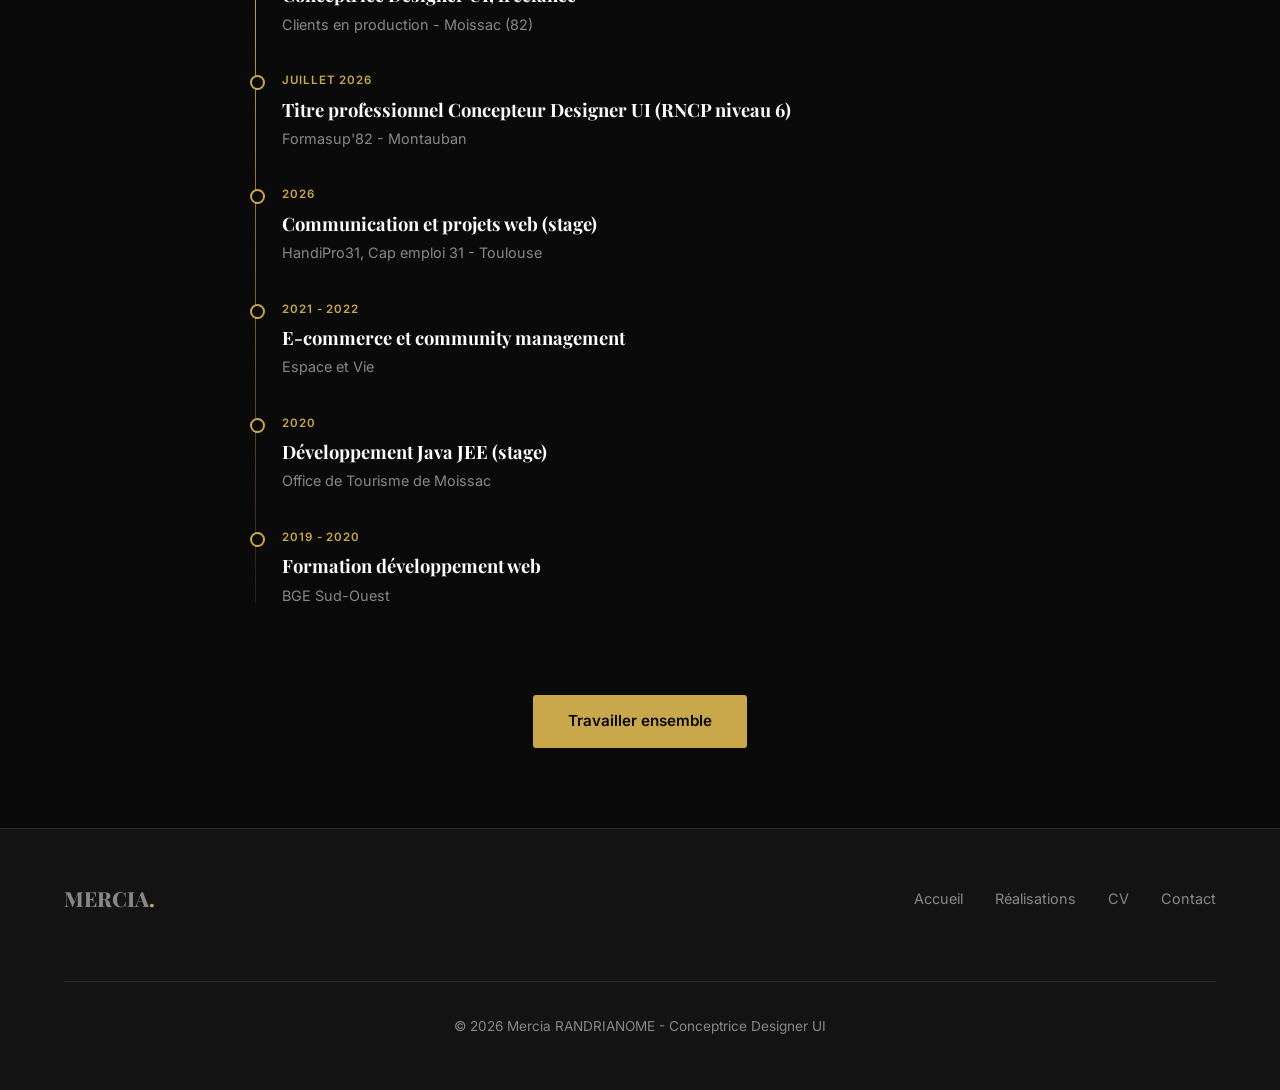
==== commit c3e80414: "Onglet renomme : Simulateur reseaux" ====
--- a/apropos.html
+++ b/apropos.html
@@ -8,18 +8,18 @@
       name="description"
       content="Mercia RANDRIANOME, conceptrice designer UI à Moissac. Parcours, compétences en développement de sites web, conception visuelle, SEO et accessibilité."
     />
-    <link rel="canonical" href="https://mercia.ikala-ni.fr/apropos.html" />
+    <link rel="canonical" href="https://portfolio-mercia.ikala-ni.fr/apropos.html" />
     <meta property="og:type" content="profile" />
     <meta property="og:title" content="À propos et parcours | Mercia RANDRIANOME" />
     <meta property="og:description" content="Parcours et compétences : développement site web, conception visuelle, SEO, accessibilité." />
-    <meta property="og:image" content="https://mercia.ikala-ni.fr/assets/images/og/og-mercia.jpg" />
+    <meta property="og:image" content="https://portfolio-mercia.ikala-ni.fr/assets/images/og/og-mercia.jpg" />
     <meta property="og:image:width" content="1200" />
     <meta property="og:image:height" content="630" />
     <meta property="og:image:alt" content="Mercia RANDRIANOME, conceptrice designer UI - sites web, conception visuelle, SEO et accessibilité" />
     <meta name="twitter:card" content="summary_large_image" />
     <meta name="twitter:title" content="À propos et parcours | Mercia RANDRIANOME" />
     <meta name="twitter:description" content="Mercia RANDRIANOME, conceptrice designer UI à Moissac. Parcours, compétences en développement de sites web, conception visuelle, SEO et accessibilité." />
-    <meta name="twitter:image" content="https://mercia.ikala-ni.fr/assets/images/og/og-mercia.jpg" />
+    <meta name="twitter:image" content="https://portfolio-mercia.ikala-ni.fr/assets/images/og/og-mercia.jpg" />
     <link rel="stylesheet" href="css/style.css" />
     <style>
       /* ── INTRO ── */
@@ -222,7 +222,7 @@
           <li><a href="realisations.html">Réalisations</a></li>
           <li><a href="apropos.html" class="actif" aria-current="page">À propos</a></li>
           <li><a href="cv.html">CV</a></li>
-          <li><a href="https://simul-reseaux-sociaux.ikala-ni.fr" target="_blank" rel="noopener">Simulateur RS<span class="visually-hidden"> (nouvelle fenêtre)</span></a></li>
+          <li><a href="https://simul-reseaux-sociaux.ikala-ni.fr" target="_blank" rel="noopener">Simulateur réseaux<span class="visually-hidden"> (nouvelle fenêtre)</span></a></li>
           <li><a href="contact.html">Contact</a></li>
         </ul>
       </nav>
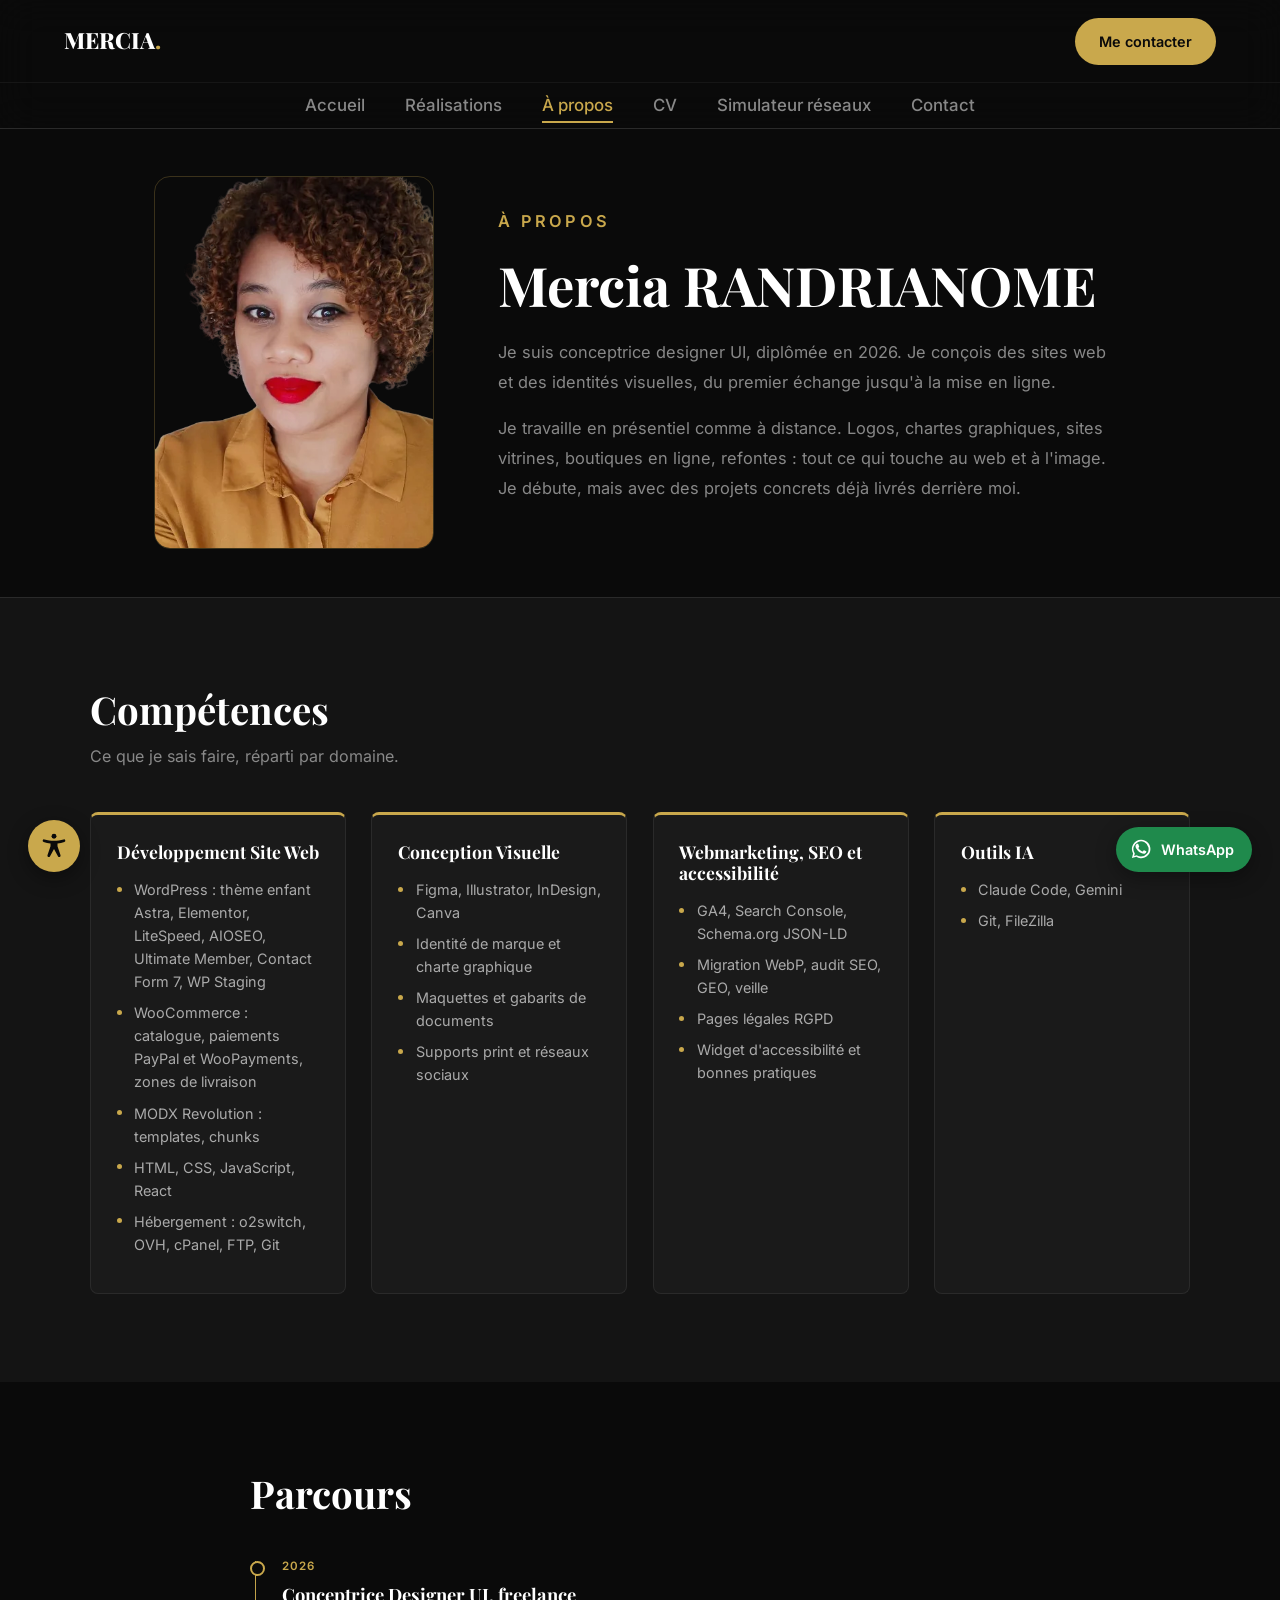
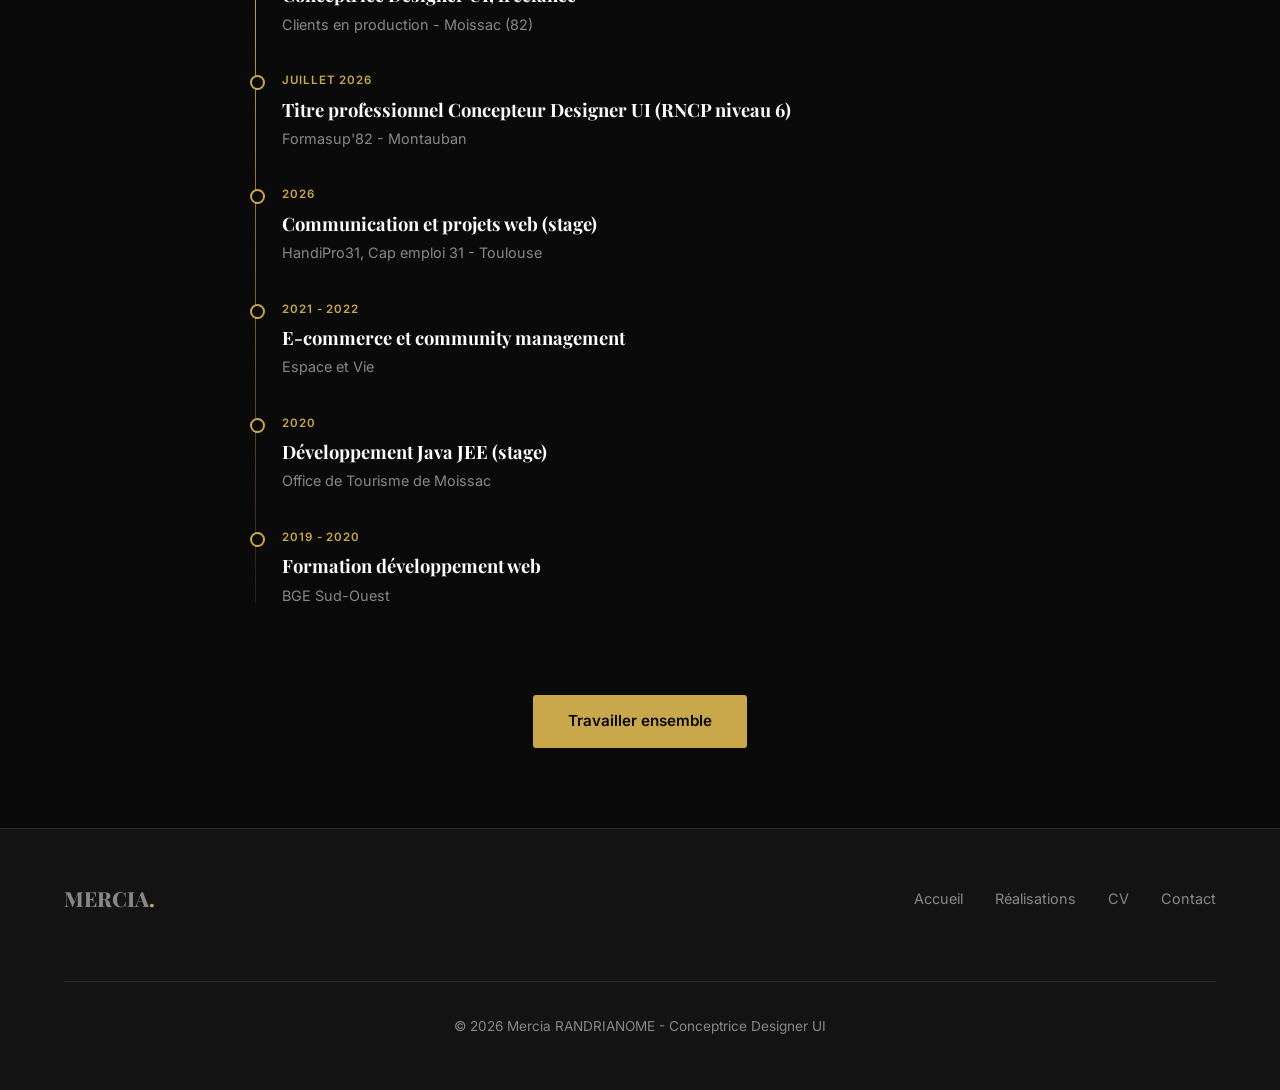
==== commit 1038cbdd: "Reglages d accessibilite : bouton flottant, taille du texte, contraste, liens soulignes, animations" ====
--- a/apropos.html
+++ b/apropos.html
@@ -21,6 +21,7 @@
     <meta name="twitter:description" content="Mercia RANDRIANOME, conceptrice designer UI à Moissac. Parcours, compétences en développement de sites web, conception visuelle, SEO et accessibilité." />
     <meta name="twitter:image" content="https://portfolio-mercia.ikala-ni.fr/assets/images/og/og-mercia.jpg" />
     <link rel="stylesheet" href="css/style.css" />
+    <link rel="stylesheet" href="css/accessibilite.css" />
     <style>
       /* ── INTRO ── */
       .ap-intro {
@@ -222,7 +223,7 @@
           <li><a href="realisations.html">Réalisations</a></li>
           <li><a href="apropos.html" class="actif" aria-current="page">À propos</a></li>
           <li><a href="cv.html">CV</a></li>
-          <li><a href="https://simul-reseaux-sociaux.ikala-ni.fr" target="_blank" rel="noopener">Simulateur réseaux<span class="visually-hidden"> (nouvelle fenêtre)</span></a></li>
+          <li><a href="simulateur.html">Simulateur réseaux</a></li>
           <li><a href="contact.html">Contact</a></li>
         </ul>
       </nav>
@@ -361,6 +362,7 @@
     </a>
 
     <script src="js/main.js?v=2"></script>
+    <script src="js/accessibilite.js?v=1"></script>
     <script>
       // Révélation progressive des entrées (dégrade proprement sans JS)
       (function () {
--- a/css/accessibilite.css
+++ b/css/accessibilite.css
@@ -0,0 +1,192 @@
+/* ══════════════════════════════════════════════════════════════════════
+   RÉGLAGES D'ACCESSIBILITÉ
+   Bouton flottant + panneau de préférences, mémorisées dans le navigateur.
+   ══════════════════════════════════════════════════════════════════════ */
+
+/* ── Bouton flottant (en bas à gauche, à l'opposé de WhatsApp) ── */
+.a11y-btn {
+  position: fixed;
+  left: clamp(16px, 3vw, 28px);
+  bottom: clamp(16px, 3vw, 28px);
+  z-index: 950;
+  width: 52px;
+  height: 52px;
+  display: flex;
+  align-items: center;
+  justify-content: center;
+  background-color: var(--or, #c9a84c);
+  color: var(--noir-profond, #0d0d0d);
+  border: none;
+  border-radius: 50%;
+  cursor: pointer;
+  box-shadow: 0 6px 20px rgba(0, 0, 0, 0.4);
+  transition: transform 0.25s ease, box-shadow 0.25s ease;
+}
+.a11y-btn:hover {
+  transform: translateY(-2px);
+  box-shadow: 0 8px 26px rgba(201, 168, 76, 0.45);
+}
+.a11y-btn svg {
+  width: 28px;
+  height: 28px;
+}
+
+/* ── Panneau ── */
+.a11y-panneau {
+  position: fixed;
+  left: clamp(16px, 3vw, 28px);
+  bottom: calc(clamp(16px, 3vw, 28px) + 64px);
+  z-index: 951;
+  width: min(320px, calc(100vw - 32px));
+  padding: 1.4rem;
+  background-color: #141414;
+  border: 1px solid var(--or, #c9a84c);
+  border-radius: 14px;
+  box-shadow: 0 24px 60px rgba(0, 0, 0, 0.6);
+}
+.a11y-panneau[hidden] {
+  display: none;
+}
+.a11y-panneau h2 {
+  font-family: var(--font-corps, sans-serif);
+  font-size: 0.72rem;
+  letter-spacing: 0.18em;
+  text-transform: uppercase;
+  color: var(--or, #c9a84c);
+  font-weight: 600;
+  margin: 0 0 1rem;
+}
+
+.a11y-ligne {
+  display: flex;
+  align-items: center;
+  justify-content: space-between;
+  gap: 1rem;
+  padding: 0.65rem 0;
+  border-top: 1px solid rgba(255, 255, 255, 0.08);
+}
+.a11y-ligne:first-of-type {
+  border-top: none;
+}
+.a11y-ligne span {
+  font-family: var(--font-corps, sans-serif);
+  font-size: 0.9rem;
+  color: #e8e8e8;
+}
+
+/* Interrupteur */
+.a11y-switch {
+  flex-shrink: 0;
+  width: 46px;
+  height: 26px;
+  padding: 0;
+  border: 1px solid var(--gris-bordure, #2a2a2a);
+  border-radius: 50px;
+  background-color: #222;
+  cursor: pointer;
+  position: relative;
+  transition: background-color 0.2s ease, border-color 0.2s ease;
+}
+.a11y-switch::after {
+  content: "";
+  position: absolute;
+  top: 3px;
+  left: 3px;
+  width: 18px;
+  height: 18px;
+  border-radius: 50%;
+  background-color: #888;
+  transition: transform 0.2s ease, background-color 0.2s ease;
+}
+.a11y-switch[aria-pressed="true"] {
+  background-color: rgba(201, 168, 76, 0.28);
+  border-color: var(--or, #c9a84c);
+}
+.a11y-switch[aria-pressed="true"]::after {
+  transform: translateX(20px);
+  background-color: var(--or, #c9a84c);
+}
+
+.a11y-reinit {
+  display: block;
+  width: 100%;
+  margin-top: 1rem;
+  padding: 0.6rem;
+  font-family: var(--font-corps, sans-serif);
+  font-size: 0.82rem;
+  color: #bdbdbd;
+  background-color: transparent;
+  border: 1px solid var(--gris-bordure, #2a2a2a);
+  border-radius: 8px;
+  cursor: pointer;
+}
+.a11y-reinit:hover {
+  color: #fff;
+  border-color: var(--or, #c9a84c);
+}
+
+/* ══════════ EFFETS APPLIQUÉS À LA PAGE ══════════ */
+
+/* Texte agrandi : tout le site étant en rem, la base suffit */
+html.a11y-texte-1 { font-size: 112.5%; }
+html.a11y-texte-2 { font-size: 125%; }
+
+/* Contraste renforcé */
+html.a11y-contraste body {
+  background-color: #000;
+}
+html.a11y-contraste p,
+html.a11y-contraste li,
+html.a11y-contraste .carte-corps p,
+html.a11y-contraste .mini-corps p,
+html.a11y-contraste .sim-bloc p,
+html.a11y-contraste .sim-liste li,
+html.a11y-contraste .cc-intro,
+html.a11y-contraste .cv-entry p {
+  color: #f2f2f2;
+}
+html.a11y-contraste .carte-tags span,
+html.a11y-contraste .cv-chips span,
+html.a11y-contraste .sim-formats span,
+html.a11y-contraste .navframe-url,
+html.a11y-contraste .cc-delai,
+html.a11y-contraste .footer-copyright,
+html.a11y-contraste .lien-ext {
+  color: #dcdcdc;
+}
+html.a11y-contraste a {
+  color: #f5d97a;
+}
+html.a11y-contraste .carte-site,
+html.a11y-contraste .carte-mini,
+html.a11y-contraste .sim-action {
+  border-color: #6d5c2e;
+}
+
+/* Liens soulignés : repérables sans compter sur la couleur */
+html.a11y-liens main a,
+html.a11y-liens .footer a,
+html.a11y-liens .nav-liens a {
+  text-decoration: underline;
+  text-underline-offset: 3px;
+}
+
+/* Animations coupées */
+html.a11y-anim-off *,
+html.a11y-anim-off *::before,
+html.a11y-anim-off *::after {
+  animation: none !important;
+  transition: none !important;
+  scroll-behavior: auto !important;
+}
+
+@media (max-width: 560px) {
+  .a11y-btn {
+    width: 46px;
+    height: 46px;
+  }
+  .a11y-btn svg {
+    width: 24px;
+    height: 24px;
+  }
+}
